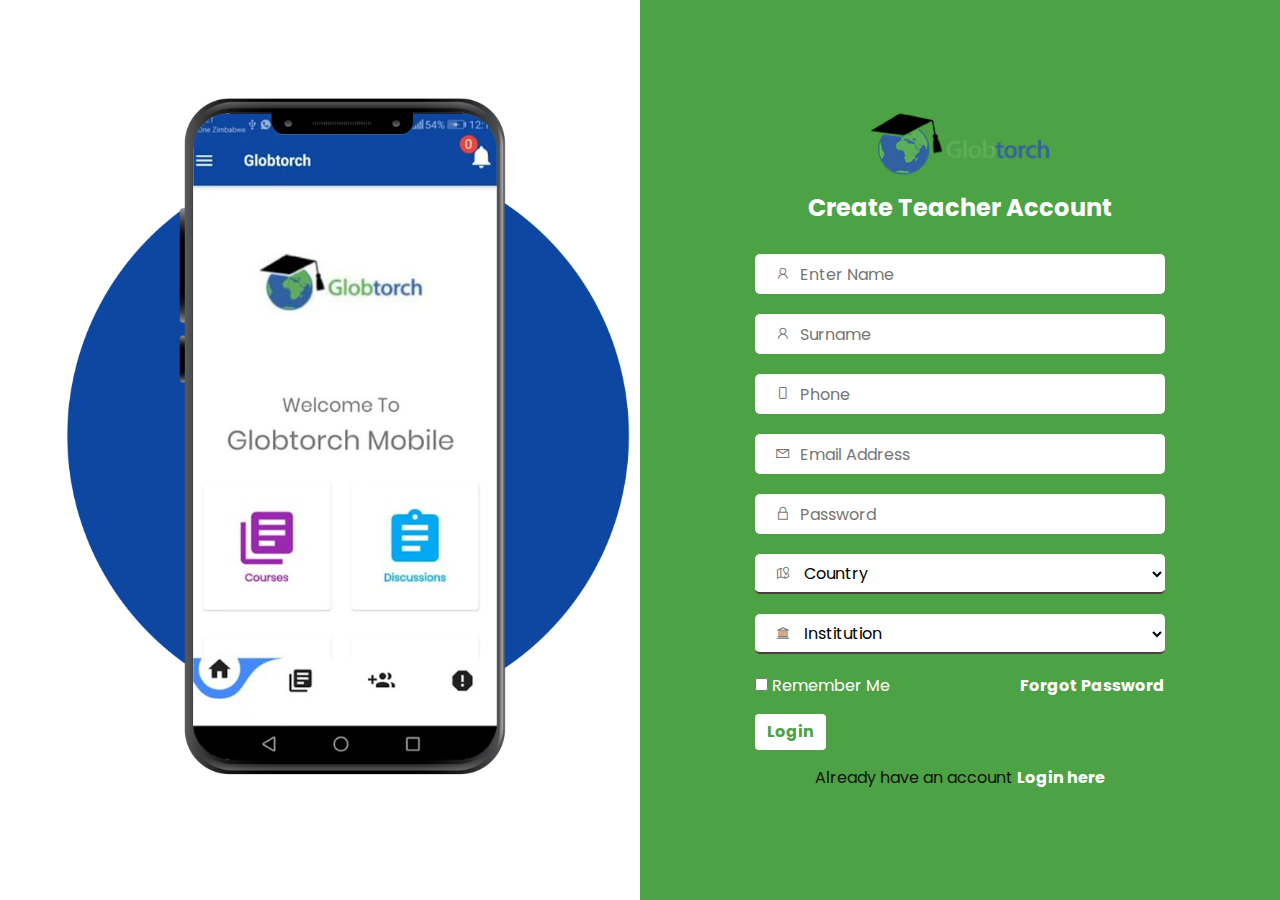
==== accounts/teacher.html @ 31c61de2 "updates" ====
<!DOCTYPE html>
<html lang="en">
<head>
    <meta charset="UTF-8">
    <meta http-equiv="X-UA-Compatible" content="IE=edge">
    <meta name="viewport" content="width=device-width, initial-scale=1.0">
    <title>Document</title>

    <!-- css -->
    <link rel="stylesheet" href="../css/acc.css">
    <!-- bootstrap -->
    <link rel="stylesheet" href="../css/bootstrap.min.css">
    <!-- line awesome icons -->
    <link rel="stylesheet" href="../icons/css/line-awesome.min.css">
</head>
<body>
   
    <div class="container-fluid">
        <div class="row">
            <div class="col-lg-6 col-md-6 d-none d-md-block image-container">

            </div>
            <div class="col-lg-6 col-md-6 form-container">
                <div class="col-lg-8 col-md-12 col-sm-9 col-xs-12 form-box text-center">
                    <div class="logo mb-3">
                        <img src="../img/logo/logo.png" alt="logo">
                    </div>
                    <div class="heading mb-4">
                        <h4>
                           Create Teacher Account
                        </h4>
                    </div>
                    <form action="">
                        <div class="form-input">
                            <span><i class="las la-user"></i></span>
                            <input type="text" placeholder="Enter Name" required>
                        </div>
                        <div class="form-input">
                            <span><i class="las la-user"></i></span>
                            <input type="text" placeholder="Surname" required>
                        </div>
                        <div class="form-input">
                            <span><i class="las la-mobile-alt"></i></span>
                            <input type="number" placeholder="Phone" required>
                        </div>
                        <div class="form-input">
                            <span><i class="las la-envelope"></i></span>
                            <input type="email" placeholder="Email Address" required>
                        </div>

                        <div class="form-input">
                            <span><i class="las la-lock"></i></span>
                            <input type="password" placeholder="Password" required>
                        </div>
                        <div class="form-input">
                            <span><i class="las la-map-marked"></i></span>
                                <select class="custom-select" name="" id="">
                                    <option selected disabled>Country</option>
                                    <option value="">Zimbabwe</option>
                                    <option value=""></option>
                                    <option value=""></option>
                                </select>     
                        </div>
                        <div class="form-input">
                            <span><i class="las la-university"></i></span>
                                <select class="custom-select" name="" id="">
                                    <option selected disabled>Institution</option>
                                    <option value="">Midlands State</option>
                                    <option value=""></option>
                                    <option value=""></option>
                                </select>     
                        </div>
                        <div class="row mb-3">
                            <div class="col-6 d-flex">
                                <div class="custom-control custom-checkbox">
                                    <input type="checkbox" class="custom-control-input" id="cb1">
                                   <label class="text-white custom-control-label">Remember Me</label>
                                </div>
                            </div>
                            <div class="col-6 text-end">
                                <a href="forget.html" class="forget-link">Forgot Password</a>
                            </div>
                        </div>
                        <div class="text-start my-3">
                            <button type="submit" class="btn">Login</button>
                        </div>
                        <div style="color: #111;">
                            Already have an account
                            <a href="login.html" class="register-link">Login here</a>
                        </div>
                    </form>
                </div>
            </div>
        </div>
    </div>
</body>
</html>
---- css/acc.css ----
@import url('https://fonts.googleapis.com/css2?family=Poppins:wght@100;200;300;400;500;600;700;800;900&display=swap');


:root{
    /* colors */
    --blue:  #274c92;
    --green: #4da246;
    --dark: #111;
}

*{
    margin: 0;
    padding: 0;
    box-sizing: border-box;
    font-family: 'Poppins', sans-serif;
}


.image-container{
    background: url("../img/course art/globtoch-2.png") center no-repeat;
    background-size: cover;
    height: 100vh;
}
.form-container{
    background-color: #4ea246;
    display: flex;
    justify-content: center;
}

.form-box{
    display: flex;
    flex-direction: column;
    justify-content: center;
    min-height: 100vh;
}

.form-box h4{
    font-weight: bold;
    color: #fff;
}

.form-box .form-input{
    position: relative;
}

.form-box .form-input input{
    width: 100%;
    height: 40px;
    margin-bottom: 20px;
    border: none;
    border-radius: 5px;
    outline: none;
    background: white;
    padding-left: 45px;
}

.form-box .form-input select{
    width: 100%;
    height: 40px;
    margin-bottom: 20px;
    border: none;
    border-radius: 5px;
    outline: none;
    background: white;
    padding-left: 45px;
}

.form-box .form-input select > option{
    color: red;
}

.form-box .form-input span{
    position: absolute;
    top: 8px;
    padding-left: 20px;
    color: #777;
}

.form-box .form-input span i{
    color: #777;
}

.form-box .form-input input::placeholder{
    padding-left: 0px;
}
.form-box .form-input input:focus,
.form-box .form-input input:valid,
.form-box .form-input select:focus,
.form-box .form-input select:valid{
    border-bottom: 2px solid #48403d ;
}

.form-box input[type="checkbox"]:not(:checked) + label::before{
    background: transparent;
    border: 2px solid #fff;
    width: 15px;
    height: 15px;
}

.form-box .custom-checkbox .custom-control-input:checked ~ 
.custom-control-label::before{
    background-color: var(--dark);
    border: 0px;
}

.forget-link, .register-link{
    color: #fff;
    font-weight: bold;
    text-decoration: none;
    transition: .3s ease-in;
}

.forget-link:hover,
.register-link:hover{
    color: var(--dark);
}

.form-box button[type="submit"]{
    border: none;
    cursor: pointer;
    border-right: 5px;
    background-color: #fff;
    color: var(--green);
    font-weight: bold;
    transition: 0.5s;
}

.form-box button[type="submit"]:hover{
    box-shadow: 0px 9px 10px -2px rgba(0, 0, 0, 0.55);
    -webkit-box-shadow: 0px 9px 10px -2px rgba(0, 0, 0, 0.55);
    -moz-box-shadow: 0px 9px 10px -2px rgba(0, 0, 0, 0.55);
}
---- icons/css/line-awesome.min.css ----
.la,.lab,.lad,.lal,.lar,.las{-moz-osx-font-smoothing:grayscale;-webkit-font-smoothing:antialiased;display:inline-block;font-style:normal;font-variant:normal;text-rendering:auto;line-height:1}.la-lg{font-size:1.33333em;line-height:.75em;vertical-align:-.0667em}.la-xs{font-size:.75em}.la-sm{font-size:.875em}.la-1x{font-size:1em}.la-2x{font-size:2em}.la-3x{font-size:3em}.la-4x{font-size:4em}.la-5x{font-size:5em}.la-6x{font-size:6em}.la-7x{font-size:7em}.la-8x{font-size:8em}.la-9x{font-size:9em}.la-10x{font-size:10em}.la-fw{text-align:center;width:1.25em}.la-ul{list-style-type:none;margin-left:2.5em;padding-left:0}.la-ul>li{position:relative}.la-li{left:-2em;position:absolute;text-align:center;width:2em;line-height:inherit}.la-border{border:solid .08em #eee;border-radius:.1em;padding:.2em .25em .15em}.la-pull-left{float:left}.la-pull-right{float:right}.la.la-pull-left,.lab.la-pull-left,.lal.la-pull-left,.lar.la-pull-left,.las.la-pull-left{margin-right:.3em}.la.la-pull-right,.lab.la-pull-right,.lal.la-pull-right,.lar.la-pull-right,.las.la-pull-right{margin-left:.3em}.la-spin{-webkit-animation:la-spin 2s infinite linear;animation:la-spin 2s infinite linear}.la-pulse{-webkit-animation:la-spin 1s infinite steps(8);animation:la-spin 1s infinite steps(8)}@-webkit-keyframes la-spin{0%{-webkit-transform:rotate(0);transform:rotate(0)}100%{-webkit-transform:rotate(360deg);transform:rotate(360deg)}}@keyframes la-spin{0%{-webkit-transform:rotate(0);transform:rotate(0)}100%{-webkit-transform:rotate(360deg);transform:rotate(360deg)}}.la-rotate-90{-webkit-transform:rotate(90deg);transform:rotate(90deg)}.la-rotate-180{-webkit-transform:rotate(180deg);transform:rotate(180deg)}.la-rotate-270{-webkit-transform:rotate(270deg);transform:rotate(270deg)}.la-flip-horizontal{-webkit-transform:scale(-1,1);transform:scale(-1,1)}.la-flip-vertical{-webkit-transform:scale(1,-1);transform:scale(1,-1)}.la-flip-both,.la-flip-horizontal.la-flip-vertical{-webkit-transform:scale(-1,-1);transform:scale(-1,-1)}:root .la-flip-both,:root .la-flip-horizontal,:root .la-flip-vertical,:root .la-rotate-180,:root .la-rotate-270,:root .la-rotate-90{-webkit-filter:none;filter:none}.la-stack{display:inline-block;height:2em;line-height:2em;position:relative;vertical-align:middle;width:2.5em}.la-stack-1x,.la-stack-2x{left:0;position:absolute;text-align:center;width:100%}.la-stack-1x{line-height:inherit}.la-stack-2x{font-size:2em}.la-inverse{color:#fff}.la-500px:before{content:"\f26e"}.la-accessible-icon:before{content:"\f368"}.la-accusoft:before{content:"\f369"}.la-acquisitions-incorporated:before{content:"\f6af"}.la-ad:before{content:"\f641"}.la-address-book:before{content:"\f2b9"}.la-address-card:before{content:"\f2bb"}.la-adjust:before{content:"\f042"}.la-adn:before{content:"\f170"}.la-adobe:before{content:"\f778"}.la-adversal:before{content:"\f36a"}.la-affiliatetheme:before{content:"\f36b"}.la-air-freshener:before{content:"\f5d0"}.la-airbnb:before{content:"\f834"}.la-algolia:before{content:"\f36c"}.la-align-center:before{content:"\f037"}.la-align-justify:before{content:"\f039"}.la-align-left:before{content:"\f036"}.la-align-right:before{content:"\f038"}.la-alipay:before{content:"\f642"}.la-allergies:before{content:"\f461"}.la-amazon:before{content:"\f270"}.la-amazon-pay:before{content:"\f42c"}.la-ambulance:before{content:"\f0f9"}.la-american-sign-language-interpreting:before{content:"\f2a3"}.la-amilia:before{content:"\f36d"}.la-anchor:before{content:"\f13d"}.la-android:before{content:"\f17b"}.la-angellist:before{content:"\f209"}.la-angle-double-down:before{content:"\f103"}.la-angle-double-left:before{content:"\f100"}.la-angle-double-right:before{content:"\f101"}.la-angle-double-up:before{content:"\f102"}.la-angle-down:before{content:"\f107"}.la-angle-left:before{content:"\f104"}.la-angle-right:before{content:"\f105"}.la-angle-up:before{content:"\f106"}.la-angry:before{content:"\f556"}.la-angrycreative:before{content:"\f36e"}.la-angular:before{content:"\f420"}.la-ankh:before{content:"\f644"}.la-app-store:before{content:"\f36f"}.la-app-store-ios:before{content:"\f370"}.la-apper:before{content:"\f371"}.la-apple:before{content:"\f179"}.la-apple-alt:before{content:"\f5d1"}.la-apple-pay:before{content:"\f415"}.la-archive:before{content:"\f187"}.la-archway:before{content:"\f557"}.la-arrow-alt-circle-down:before{content:"\f358"}.la-arrow-alt-circle-left:before{content:"\f359"}.la-arrow-alt-circle-right:before{content:"\f35a"}.la-arrow-alt-circle-up:before{content:"\f35b"}.la-arrow-circle-down:before{content:"\f0ab"}.la-arrow-circle-left:before{content:"\f0a8"}.la-arrow-circle-right:before{content:"\f0a9"}.la-arrow-circle-up:before{content:"\f0aa"}.la-arrow-down:before{content:"\f063"}.la-arrow-left:before{content:"\f060"}.la-arrow-right:before{content:"\f061"}.la-arrow-up:before{content:"\f062"}.la-arrows-alt:before{content:"\f0b2"}.la-arrows-alt-h:before{content:"\f337"}.la-arrows-alt-v:before{content:"\f338"}.la-artstation:before{content:"\f77a"}.la-assistive-listening-systems:before{content:"\f2a2"}.la-asterisk:before{content:"\f069"}.la-asymmetrik:before{content:"\f372"}.la-at:before{content:"\f1fa"}.la-atlas:before{content:"\f558"}.la-atlassian:before{content:"\f77b"}.la-atom:before{content:"\f5d2"}.la-audible:before{content:"\f373"}.la-audio-description:before{content:"\f29e"}.la-autoprefixer:before{content:"\f41c"}.la-avianex:before{content:"\f374"}.la-aviato:before{content:"\f421"}.la-award:before{content:"\f559"}.la-aws:before{content:"\f375"}.la-baby:before{content:"\f77c"}.la-baby-carriage:before{content:"\f77d"}.la-backspace:before{content:"\f55a"}.la-backward:before{content:"\f04a"}.la-bacon:before{content:"\f7e5"}.la-balance-scale:before{content:"\f24e"}.la-balance-scale-left:before{content:"\f515"}.la-balance-scale-right:before{content:"\f516"}.la-ban:before{content:"\f05e"}.la-band-aid:before{content:"\f462"}.la-bandcamp:before{content:"\f2d5"}.la-barcode:before{content:"\f02a"}.la-bars:before{content:"\f0c9"}.la-baseball-ball:before{content:"\f433"}.la-basketball-ball:before{content:"\f434"}.la-bath:before{content:"\f2cd"}.la-battery-empty:before{content:"\f244"}.la-battery-full:before{content:"\f240"}.la-battery-half:before{content:"\f242"}.la-battery-quarter:before{content:"\f243"}.la-battery-three-quarters:before{content:"\f241"}.la-battle-net:before{content:"\f835"}.la-bed:before{content:"\f236"}.la-beer:before{content:"\f0fc"}.la-behance:before{content:"\f1b4"}.la-behance-square:before{content:"\f1b5"}.la-bell:before{content:"\f0f3"}.la-bell-slash:before{content:"\f1f6"}.la-bezier-curve:before{content:"\f55b"}.la-bible:before{content:"\f647"}.la-bicycle:before{content:"\f206"}.la-biking:before{content:"\f84a"}.la-bimobject:before{content:"\f378"}.la-binoculars:before{content:"\f1e5"}.la-biohazard:before{content:"\f780"}.la-birthday-cake:before{content:"\f1fd"}.la-bitbucket:before{content:"\f171"}.la-bitcoin:before{content:"\f379"}.la-bity:before{content:"\f37a"}.la-black-tie:before{content:"\f27e"}.la-blackberry:before{content:"\f37b"}.la-blender:before{content:"\f517"}.la-blender-phone:before{content:"\f6b6"}.la-blind:before{content:"\f29d"}.la-blog:before{content:"\f781"}.la-blogger:before{content:"\f37c"}.la-blogger-b:before{content:"\f37d"}.la-bluetooth:before{content:"\f293"}.la-bluetooth-b:before{content:"\f294"}.la-bold:before{content:"\f032"}.la-bolt:before{content:"\f0e7"}.la-bomb:before{content:"\f1e2"}.la-bone:before{content:"\f5d7"}.la-bong:before{content:"\f55c"}.la-book:before{content:"\f02d"}.la-book-dead:before{content:"\f6b7"}.la-book-medical:before{content:"\f7e6"}.la-book-open:before{content:"\f518"}.la-book-reader:before{content:"\f5da"}.la-bookmark:before{content:"\f02e"}.la-bootstrap:before{content:"\f836"}.la-border-all:before{content:"\f84c"}.la-border-none:before{content:"\f850"}.la-border-style:before{content:"\f853"}.la-bowling-ball:before{content:"\f436"}.la-box:before{content:"\f466"}.la-box-open:before{content:"\f49e"}.la-boxes:before{content:"\f468"}.la-braille:before{content:"\f2a1"}.la-brain:before{content:"\f5dc"}.la-bread-slice:before{content:"\f7ec"}.la-briefcase:before{content:"\f0b1"}.la-briefcase-medical:before{content:"\f469"}.la-broadcast-tower:before{content:"\f519"}.la-broom:before{content:"\f51a"}.la-brush:before{content:"\f55d"}.la-btc:before{content:"\f15a"}.la-buffer:before{content:"\f837"}.la-bug:before{content:"\f188"}.la-building:before{content:"\f1ad"}.la-bullhorn:before{content:"\f0a1"}.la-bullseye:before{content:"\f140"}.la-burn:before{content:"\f46a"}.la-buromobelexperte:before{content:"\f37f"}.la-bus:before{content:"\f207"}.la-bus-alt:before{content:"\f55e"}.la-business-time:before{content:"\f64a"}.la-buy-n-large:before{content:"\f8a6"}.la-buysellads:before{content:"\f20d"}.la-calculator:before{content:"\f1ec"}.la-calendar:before{content:"\f133"}.la-calendar-alt:before{content:"\f073"}.la-calendar-check:before{content:"\f274"}.la-calendar-day:before{content:"\f783"}.la-calendar-minus:before{content:"\f272"}.la-calendar-plus:before{content:"\f271"}.la-calendar-times:before{content:"\f273"}.la-calendar-week:before{content:"\f784"}.la-camera:before{content:"\f030"}.la-camera-retro:before{content:"\f083"}.la-campground:before{content:"\f6bb"}.la-canadian-maple-leaf:before{content:"\f785"}.la-candy-cane:before{content:"\f786"}.la-cannabis:before{content:"\f55f"}.la-capsules:before{content:"\f46b"}.la-car:before{content:"\f1b9"}.la-car-alt:before{content:"\f5de"}.la-car-battery:before{content:"\f5df"}.la-car-crash:before{content:"\f5e1"}.la-car-side:before{content:"\f5e4"}.la-caret-down:before{content:"\f0d7"}.la-caret-left:before{content:"\f0d9"}.la-caret-right:before{content:"\f0da"}.la-caret-square-down:before{content:"\f150"}.la-caret-square-left:before{content:"\f191"}.la-caret-square-right:before{content:"\f152"}.la-caret-square-up:before{content:"\f151"}.la-caret-up:before{content:"\f0d8"}.la-carrot:before{content:"\f787"}.la-cart-arrow-down:before{content:"\f218"}.la-cart-plus:before{content:"\f217"}.la-cash-register:before{content:"\f788"}.la-cat:before{content:"\f6be"}.la-cc-amazon-pay:before{content:"\f42d"}.la-cc-amex:before{content:"\f1f3"}.la-cc-apple-pay:before{content:"\f416"}.la-cc-diners-club:before{content:"\f24c"}.la-cc-discover:before{content:"\f1f2"}.la-cc-jcb:before{content:"\f24b"}.la-cc-mastercard:before{content:"\f1f1"}.la-cc-paypal:before{content:"\f1f4"}.la-cc-stripe:before{content:"\f1f5"}.la-cc-visa:before{content:"\f1f0"}.la-centercode:before{content:"\f380"}.la-centos:before{content:"\f789"}.la-certificate:before{content:"\f0a3"}.la-chair:before{content:"\f6c0"}.la-chalkboard:before{content:"\f51b"}.la-chalkboard-teacher:before{content:"\f51c"}.la-charging-station:before{content:"\f5e7"}.la-chart-area:before{content:"\f1fe"}.la-chart-bar:before{content:"\f080"}.la-chart-line:before{content:"\f201"}.la-chart-pie:before{content:"\f200"}.la-check:before{content:"\f00c"}.la-check-circle:before{content:"\f058"}.la-check-double:before{content:"\f560"}.la-check-square:before{content:"\f14a"}.la-cheese:before{content:"\f7ef"}.la-chess:before{content:"\f439"}.la-chess-bishop:before{content:"\f43a"}.la-chess-board:before{content:"\f43c"}.la-chess-king:before{content:"\f43f"}.la-chess-knight:before{content:"\f441"}.la-chess-pawn:before{content:"\f443"}.la-chess-queen:before{content:"\f445"}.la-chess-rook:before{content:"\f447"}.la-chevron-circle-down:before{content:"\f13a"}.la-chevron-circle-left:before{content:"\f137"}.la-chevron-circle-right:before{content:"\f138"}.la-chevron-circle-up:before{content:"\f139"}.la-chevron-down:before{content:"\f078"}.la-chevron-left:before{content:"\f053"}.la-chevron-right:before{content:"\f054"}.la-chevron-up:before{content:"\f077"}.la-child:before{content:"\f1ae"}.la-chrome:before{content:"\f268"}.la-chromecast:before{content:"\f838"}.la-church:before{content:"\f51d"}.la-circle:before{content:"\f111"}.la-circle-notch:before{content:"\f1ce"}.la-city:before{content:"\f64f"}.la-clinic-medical:before{content:"\f7f2"}.la-clipboard:before{content:"\f328"}.la-clipboard-check:before{content:"\f46c"}.la-clipboard-list:before{content:"\f46d"}.la-clock:before{content:"\f017"}.la-clone:before{content:"\f24d"}.la-closed-captioning:before{content:"\f20a"}.la-cloud:before{content:"\f0c2"}.la-cloud-download-alt:before{content:"\f381"}.la-cloud-meatball:before{content:"\f73b"}.la-cloud-moon:before{content:"\f6c3"}.la-cloud-moon-rain:before{content:"\f73c"}.la-cloud-rain:before{content:"\f73d"}.la-cloud-showers-heavy:before{content:"\f740"}.la-cloud-sun:before{content:"\f6c4"}.la-cloud-sun-rain:before{content:"\f743"}.la-cloud-upload-alt:before{content:"\f382"}.la-cloudscale:before{content:"\f383"}.la-cloudsmith:before{content:"\f384"}.la-cloudversify:before{content:"\f385"}.la-cocktail:before{content:"\f561"}.la-code:before{content:"\f121"}.la-code-branch:before{content:"\f126"}.la-codepen:before{content:"\f1cb"}.la-codiepie:before{content:"\f284"}.la-coffee:before{content:"\f0f4"}.la-cog:before{content:"\f013"}.la-cogs:before{content:"\f085"}.la-coins:before{content:"\f51e"}.la-columns:before{content:"\f0db"}.la-comment:before{content:"\f075"}.la-comment-alt:before{content:"\f27a"}.la-comment-dollar:before{content:"\f651"}.la-comment-dots:before{content:"\f4ad"}.la-comment-medical:before{content:"\f7f5"}.la-comment-slash:before{content:"\f4b3"}.la-comments:before{content:"\f086"}.la-comments-dollar:before{content:"\f653"}.la-compact-disc:before{content:"\f51f"}.la-compass:before{content:"\f14e"}.la-compress:before{content:"\f066"}.la-compress-arrows-alt:before{content:"\f78c"}.la-concierge-bell:before{content:"\f562"}.la-confluence:before{content:"\f78d"}.la-connectdevelop:before{content:"\f20e"}.la-contao:before{content:"\f26d"}.la-cookie:before{content:"\f563"}.la-cookie-bite:before{content:"\f564"}.la-copy:before{content:"\f0c5"}.la-copyright:before{content:"\f1f9"}.la-cotton-bureau:before{content:"\f89e"}.la-couch:before{content:"\f4b8"}.la-cpanel:before{content:"\f388"}.la-creative-commons:before{content:"\f25e"}.la-creative-commons-by:before{content:"\f4e7"}.la-creative-commons-nc:before{content:"\f4e8"}.la-creative-commons-nc-eu:before{content:"\f4e9"}.la-creative-commons-nc-jp:before{content:"\f4ea"}.la-creative-commons-nd:before{content:"\f4eb"}.la-creative-commons-pd:before{content:"\f4ec"}.la-creative-commons-pd-alt:before{content:"\f4ed"}.la-creative-commons-remix:before{content:"\f4ee"}.la-creative-commons-sa:before{content:"\f4ef"}.la-creative-commons-sampling:before{content:"\f4f0"}.la-creative-commons-sampling-plus:before{content:"\f4f1"}.la-creative-commons-share:before{content:"\f4f2"}.la-creative-commons-zero:before{content:"\f4f3"}.la-credit-card:before{content:"\f09d"}.la-critical-role:before{content:"\f6c9"}.la-crop:before{content:"\f125"}.la-crop-alt:before{content:"\f565"}.la-cross:before{content:"\f654"}.la-crosshairs:before{content:"\f05b"}.la-crow:before{content:"\f520"}.la-crown:before{content:"\f521"}.la-crutch:before{content:"\f7f7"}.la-css3:before{content:"\f13c"}.la-css3-alt:before{content:"\f38b"}.la-cube:before{content:"\f1b2"}.la-cubes:before{content:"\f1b3"}.la-cut:before{content:"\f0c4"}.la-cuttlefish:before{content:"\f38c"}.la-d-and-d:before{content:"\f38d"}.la-d-and-d-beyond:before{content:"\f6ca"}.la-dashcube:before{content:"\f210"}.la-database:before{content:"\f1c0"}.la-deaf:before{content:"\f2a4"}.la-delicious:before{content:"\f1a5"}.la-democrat:before{content:"\f747"}.la-deploydog:before{content:"\f38e"}.la-deskpro:before{content:"\f38f"}.la-desktop:before{content:"\f108"}.la-dev:before{content:"\f6cc"}.la-deviantart:before{content:"\f1bd"}.la-dharmachakra:before{content:"\f655"}.la-dhl:before{content:"\f790"}.la-diagnoses:before{content:"\f470"}.la-diaspora:before{content:"\f791"}.la-dice:before{content:"\f522"}.la-dice-d20:before{content:"\f6cf"}.la-dice-d6:before{content:"\f6d1"}.la-dice-five:before{content:"\f523"}.la-dice-four:before{content:"\f524"}.la-dice-one:before{content:"\f525"}.la-dice-six:before{content:"\f526"}.la-dice-three:before{content:"\f527"}.la-dice-two:before{content:"\f528"}.la-digg:before{content:"\f1a6"}.la-digital-ocean:before{content:"\f391"}.la-digital-tachograph:before{content:"\f566"}.la-directions:before{content:"\f5eb"}.la-discord:before{content:"\f392"}.la-discourse:before{content:"\f393"}.la-divide:before{content:"\f529"}.la-dizzy:before{content:"\f567"}.la-dna:before{content:"\f471"}.la-dochub:before{content:"\f394"}.la-docker:before{content:"\f395"}.la-dog:before{content:"\f6d3"}.la-dollar-sign:before{content:"\f155"}.la-dolly:before{content:"\f472"}.la-dolly-flatbed:before{content:"\f474"}.la-donate:before{content:"\f4b9"}.la-door-closed:before{content:"\f52a"}.la-door-open:before{content:"\f52b"}.la-dot-circle:before{content:"\f192"}.la-dove:before{content:"\f4ba"}.la-download:before{content:"\f019"}.la-draft2digital:before{content:"\f396"}.la-drafting-compass:before{content:"\f568"}.la-dragon:before{content:"\f6d5"}.la-draw-polygon:before{content:"\f5ee"}.la-dribbble:before{content:"\f17d"}.la-dribbble-square:before{content:"\f397"}.la-dropbox:before{content:"\f16b"}.la-drum:before{content:"\f569"}.la-drum-steelpan:before{content:"\f56a"}.la-drumstick-bite:before{content:"\f6d7"}.la-drupal:before{content:"\f1a9"}.la-dumbbell:before{content:"\f44b"}.la-dumpster:before{content:"\f793"}.la-dumpster-fire:before{content:"\f794"}.la-dungeon:before{content:"\f6d9"}.la-dyalog:before{content:"\f399"}.la-earlybirds:before{content:"\f39a"}.la-ebay:before{content:"\f4f4"}.la-edge:before{content:"\f282"}.la-edit:before{content:"\f044"}.la-egg:before{content:"\f7fb"}.la-eject:before{content:"\f052"}.la-elementor:before{content:"\f430"}.la-ellipsis-h:before{content:"\f141"}.la-ellipsis-v:before{content:"\f142"}.la-ello:before{content:"\f5f1"}.la-ember:before{content:"\f423"}.la-empire:before{content:"\f1d1"}.la-envelope:before{content:"\f0e0"}.la-envelope-open:before{content:"\f2b6"}.la-envelope-open-text:before{content:"\f658"}.la-envelope-square:before{content:"\f199"}.la-envira:before{content:"\f299"}.la-equals:before{content:"\f52c"}.la-eraser:before{content:"\f12d"}.la-erlang:before{content:"\f39d"}.la-ethereum:before{content:"\f42e"}.la-ethernet:before{content:"\f796"}.la-etsy:before{content:"\f2d7"}.la-euro-sign:before{content:"\f153"}.la-evernote:before{content:"\f839"}.la-exchange-alt:before{content:"\f362"}.la-exclamation:before{content:"\f12a"}.la-exclamation-circle:before{content:"\f06a"}.la-exclamation-triangle:before{content:"\f071"}.la-expand:before{content:"\f065"}.la-expand-arrows-alt:before{content:"\f31e"}.la-expeditedssl:before{content:"\f23e"}.la-external-link-alt:before{content:"\f35d"}.la-external-link-square-alt:before{content:"\f360"}.la-eye:before{content:"\f06e"}.la-eye-dropper:before{content:"\f1fb"}.la-eye-slash:before{content:"\f070"}.la-facebook:before{content:"\f09a"}.la-facebook-f:before{content:"\f39e"}.la-facebook-messenger:before{content:"\f39f"}.la-facebook-square:before{content:"\f082"}.la-fan:before{content:"\f863"}.la-fantasy-flight-games:before{content:"\f6dc"}.la-fast-backward:before{content:"\f049"}.la-fast-forward:before{content:"\f050"}.la-fax:before{content:"\f1ac"}.la-feather:before{content:"\f52d"}.la-feather-alt:before{content:"\f56b"}.la-fedex:before{content:"\f797"}.la-fedora:before{content:"\f798"}.la-female:before{content:"\f182"}.la-fighter-jet:before{content:"\f0fb"}.la-figma:before{content:"\f799"}.la-file:before{content:"\f15b"}.la-file-alt:before{content:"\f15c"}.la-file-archive:before{content:"\f1c6"}.la-file-audio:before{content:"\f1c7"}.la-file-code:before{content:"\f1c9"}.la-file-contract:before{content:"\f56c"}.la-file-csv:before{content:"\f6dd"}.la-file-download:before{content:"\f56d"}.la-file-excel:before{content:"\f1c3"}.la-file-export:before{content:"\f56e"}.la-file-image:before{content:"\f1c5"}.la-file-import:before{content:"\f56f"}.la-file-invoice:before{content:"\f570"}.la-file-invoice-dollar:before{content:"\f571"}.la-file-medical:before{content:"\f477"}.la-file-medical-alt:before{content:"\f478"}.la-file-pdf:before{content:"\f1c1"}.la-file-powerpoint:before{content:"\f1c4"}.la-file-prescription:before{content:"\f572"}.la-file-signature:before{content:"\f573"}.la-file-upload:before{content:"\f574"}.la-file-video:before{content:"\f1c8"}.la-file-word:before{content:"\f1c2"}.la-fill:before{content:"\f575"}.la-fill-drip:before{content:"\f576"}.la-film:before{content:"\f008"}.la-filter:before{content:"\f0b0"}.la-fingerprint:before{content:"\f577"}.la-fire:before{content:"\f06d"}.la-fire-alt:before{content:"\f7e4"}.la-fire-extinguisher:before{content:"\f134"}.la-firefox:before{content:"\f269"}.la-first-aid:before{content:"\f479"}.la-first-order:before{content:"\f2b0"}.la-first-order-alt:before{content:"\f50a"}.la-firstdraft:before{content:"\f3a1"}.la-fish:before{content:"\f578"}.la-fist-raised:before{content:"\f6de"}.la-flag:before{content:"\f024"}.la-flag-checkered:before{content:"\f11e"}.la-flag-usa:before{content:"\f74d"}.la-flask:before{content:"\f0c3"}.la-flickr:before{content:"\f16e"}.la-flipboard:before{content:"\f44d"}.la-flushed:before{content:"\f579"}.la-fly:before{content:"\f417"}.la-folder:before{content:"\f07b"}.la-folder-minus:before{content:"\f65d"}.la-folder-open:before{content:"\f07c"}.la-folder-plus:before{content:"\f65e"}.la-font:before{content:"\f031"}.la-font-awesome:before{content:"\f2b4"}.la-font-awesome-alt:before{content:"\f35c"}.la-font-awesome-flag:before{content:"\f425"}.la-font-awesome-logo-full:before{content:"\f4e6"}.la-fonticons:before{content:"\f280"}.la-fonticons-fi:before{content:"\f3a2"}.la-football-ball:before{content:"\f44e"}.la-fort-awesome:before{content:"\f286"}.la-fort-awesome-alt:before{content:"\f3a3"}.la-forumbee:before{content:"\f211"}.la-forward:before{content:"\f04e"}.la-foursquare:before{content:"\f180"}.la-free-code-camp:before{content:"\f2c5"}.la-freebsd:before{content:"\f3a4"}.la-frog:before{content:"\f52e"}.la-frown:before{content:"\f119"}.la-frown-open:before{content:"\f57a"}.la-fulcrum:before{content:"\f50b"}.la-funnel-dollar:before{content:"\f662"}.la-futbol:before{content:"\f1e3"}.la-galactic-republic:before{content:"\f50c"}.la-galactic-senate:before{content:"\f50d"}.la-gamepad:before{content:"\f11b"}.la-gas-pump:before{content:"\f52f"}.la-gavel:before{content:"\f0e3"}.la-gem:before{content:"\f3a5"}.la-genderless:before{content:"\f22d"}.la-get-pocket:before{content:"\f265"}.la-gg:before{content:"\f260"}.la-gg-circle:before{content:"\f261"}.la-ghost:before{content:"\f6e2"}.la-gift:before{content:"\f06b"}.la-gifts:before{content:"\f79c"}.la-git:before{content:"\f1d3"}.la-git-alt:before{content:"\f841"}.la-git-square:before{content:"\f1d2"}.la-github:before{content:"\f09b"}.la-github-alt:before{content:"\f113"}.la-github-square:before{content:"\f092"}.la-gitkraken:before{content:"\f3a6"}.la-gitlab:before{content:"\f296"}.la-gitter:before{content:"\f426"}.la-glass-cheers:before{content:"\f79f"}.la-glass-martini:before{content:"\f000"}.la-glass-martini-alt:before{content:"\f57b"}.la-glass-whiskey:before{content:"\f7a0"}.la-glasses:before{content:"\f530"}.la-glide:before{content:"\f2a5"}.la-glide-g:before{content:"\f2a6"}.la-globe:before{content:"\f0ac"}.la-globe-africa:before{content:"\f57c"}.la-globe-americas:before{content:"\f57d"}.la-globe-asia:before{content:"\f57e"}.la-globe-europe:before{content:"\f7a2"}.la-gofore:before{content:"\f3a7"}.la-golf-ball:before{content:"\f450"}.la-goodreads:before{content:"\f3a8"}.la-goodreads-g:before{content:"\f3a9"}.la-google:before{content:"\f1a0"}.la-google-drive:before{content:"\f3aa"}.la-google-play:before{content:"\f3ab"}.la-google-plus:before{content:"\f2b3"}.la-google-plus-g:before{content:"\f0d5"}.la-google-plus-square:before{content:"\f0d4"}.la-google-wallet:before{content:"\f1ee"}.la-gopuram:before{content:"\f664"}.la-graduation-cap:before{content:"\f19d"}.la-gratipay:before{content:"\f184"}.la-grav:before{content:"\f2d6"}.la-greater-than:before{content:"\f531"}.la-greater-than-equal:before{content:"\f532"}.la-grimace:before{content:"\f57f"}.la-grin:before{content:"\f580"}.la-grin-alt:before{content:"\f581"}.la-grin-beam:before{content:"\f582"}.la-grin-beam-sweat:before{content:"\f583"}.la-grin-hearts:before{content:"\f584"}.la-grin-squint:before{content:"\f585"}.la-grin-squint-tears:before{content:"\f586"}.la-grin-stars:before{content:"\f587"}.la-grin-tears:before{content:"\f588"}.la-grin-tongue:before{content:"\f589"}.la-grin-tongue-squint:before{content:"\f58a"}.la-grin-tongue-wink:before{content:"\f58b"}.la-grin-wink:before{content:"\f58c"}.la-grip-horizontal:before{content:"\f58d"}.la-grip-lines:before{content:"\f7a4"}.la-grip-lines-vertical:before{content:"\f7a5"}.la-grip-vertical:before{content:"\f58e"}.la-gripfire:before{content:"\f3ac"}.la-grunt:before{content:"\f3ad"}.la-guitar:before{content:"\f7a6"}.la-gulp:before{content:"\f3ae"}.la-h-square:before{content:"\f0fd"}.la-hacker-news:before{content:"\f1d4"}.la-hacker-news-square:before{content:"\f3af"}.la-hackerrank:before{content:"\f5f7"}.la-hamburger:before{content:"\f805"}.la-hammer:before{content:"\f6e3"}.la-hamsa:before{content:"\f665"}.la-hand-holding:before{content:"\f4bd"}.la-hand-holding-heart:before{content:"\f4be"}.la-hand-holding-usd:before{content:"\f4c0"}.la-hand-lizard:before{content:"\f258"}.la-hand-middle-finger:before{content:"\f806"}.la-hand-paper:before{content:"\f256"}.la-hand-peace:before{content:"\f25b"}.la-hand-point-down:before{content:"\f0a7"}.la-hand-point-left:before{content:"\f0a5"}.la-hand-point-right:before{content:"\f0a4"}.la-hand-point-up:before{content:"\f0a6"}.la-hand-pointer:before{content:"\f25a"}.la-hand-rock:before{content:"\f255"}.la-hand-scissors:before{content:"\f257"}.la-hand-spock:before{content:"\f259"}.la-hands:before{content:"\f4c2"}.la-hands-helping:before{content:"\f4c4"}.la-handshake:before{content:"\f2b5"}.la-hanukiah:before{content:"\f6e6"}.la-hard-hat:before{content:"\f807"}.la-hashtag:before{content:"\f292"}.la-hat-cowboy:before{content:"\f8c0"}.la-hat-cowboy-side:before{content:"\f8c1"}.la-hat-wizard:before{content:"\f6e8"}.la-haykal:before{content:"\f666"}.la-hdd:before{content:"\f0a0"}.la-heading:before{content:"\f1dc"}.la-headphones:before{content:"\f025"}.la-headphones-alt:before{content:"\f58f"}.la-headset:before{content:"\f590"}.la-heart:before{content:"\f004"}.la-heart-broken:before{content:"\f7a9"}.la-heartbeat:before{content:"\f21e"}.la-helicopter:before{content:"\f533"}.la-highlighter:before{content:"\f591"}.la-hiking:before{content:"\f6ec"}.la-hippo:before{content:"\f6ed"}.la-hips:before{content:"\f452"}.la-hire-a-helper:before{content:"\f3b0"}.la-history:before{content:"\f1da"}.la-hockey-puck:before{content:"\f453"}.la-holly-berry:before{content:"\f7aa"}.la-home:before{content:"\f015"}.la-hooli:before{content:"\f427"}.la-hornbill:before{content:"\f592"}.la-horse:before{content:"\f6f0"}.la-horse-head:before{content:"\f7ab"}.la-hospital:before{content:"\f0f8"}.la-hospital-alt:before{content:"\f47d"}.la-hospital-symbol:before{content:"\f47e"}.la-hot-tub:before{content:"\f593"}.la-hotdog:before{content:"\f80f"}.la-hotel:before{content:"\f594"}.la-hotjar:before{content:"\f3b1"}.la-hourglass:before{content:"\f254"}.la-hourglass-end:before{content:"\f253"}.la-hourglass-half:before{content:"\f252"}.la-hourglass-start:before{content:"\f251"}.la-house-damage:before{content:"\f6f1"}.la-houzz:before{content:"\f27c"}.la-hryvnia:before{content:"\f6f2"}.la-html5:before{content:"\f13b"}.la-hubspot:before{content:"\f3b2"}.la-i-cursor:before{content:"\f246"}.la-ice-cream:before{content:"\f810"}.la-icicles:before{content:"\f7ad"}.la-icons:before{content:"\f86d"}.la-id-badge:before{content:"\f2c1"}.la-id-card:before{content:"\f2c2"}.la-id-card-alt:before{content:"\f47f"}.la-igloo:before{content:"\f7ae"}.la-image:before{content:"\f03e"}.la-images:before{content:"\f302"}.la-imdb:before{content:"\f2d8"}.la-inbox:before{content:"\f01c"}.la-indent:before{content:"\f03c"}.la-industry:before{content:"\f275"}.la-infinity:before{content:"\f534"}.la-info:before{content:"\f129"}.la-info-circle:before{content:"\f05a"}.la-instagram:before{content:"\f16d"}.la-intercom:before{content:"\f7af"}.la-internet-explorer:before{content:"\f26b"}.la-invision:before{content:"\f7b0"}.la-ioxhost:before{content:"\f208"}.la-italic:before{content:"\f033"}.la-itch-io:before{content:"\f83a"}.la-itunes:before{content:"\f3b4"}.la-itunes-note:before{content:"\f3b5"}.la-java:before{content:"\f4e4"}.la-jedi:before{content:"\f669"}.la-jedi-order:before{content:"\f50e"}.la-jenkins:before{content:"\f3b6"}.la-jira:before{content:"\f7b1"}.la-joget:before{content:"\f3b7"}.la-joint:before{content:"\f595"}.la-joomla:before{content:"\f1aa"}.la-journal-whills:before{content:"\f66a"}.la-js:before{content:"\f3b8"}.la-js-square:before{content:"\f3b9"}.la-jsfiddle:before{content:"\f1cc"}.la-kaaba:before{content:"\f66b"}.la-kaggle:before{content:"\f5fa"}.la-key:before{content:"\f084"}.la-keybase:before{content:"\f4f5"}.la-keyboard:before{content:"\f11c"}.la-keycdn:before{content:"\f3ba"}.la-khanda:before{content:"\f66d"}.la-kickstarter:before{content:"\f3bb"}.la-kickstarter-k:before{content:"\f3bc"}.la-kiss:before{content:"\f596"}.la-kiss-beam:before{content:"\f597"}.la-kiss-wink-heart:before{content:"\f598"}.la-kiwi-bird:before{content:"\f535"}.la-korvue:before{content:"\f42f"}.la-landmark:before{content:"\f66f"}.la-language:before{content:"\f1ab"}.la-laptop:before{content:"\f109"}.la-laptop-code:before{content:"\f5fc"}.la-laptop-medical:before{content:"\f812"}.la-laravel:before{content:"\f3bd"}.la-lastfm:before{content:"\f202"}.la-lastfm-square:before{content:"\f203"}.la-laugh:before{content:"\f599"}.la-laugh-beam:before{content:"\f59a"}.la-laugh-squint:before{content:"\f59b"}.la-laugh-wink:before{content:"\f59c"}.la-layer-group:before{content:"\f5fd"}.la-leaf:before{content:"\f06c"}.la-leanpub:before{content:"\f212"}.la-lemon:before{content:"\f094"}.la-less:before{content:"\f41d"}.la-less-than:before{content:"\f536"}.la-less-than-equal:before{content:"\f537"}.la-level-down-alt:before{content:"\f3be"}.la-level-up-alt:before{content:"\f3bf"}.la-life-ring:before{content:"\f1cd"}.la-lightbulb:before{content:"\f0eb"}.la-line:before{content:"\f3c0"}.la-link:before{content:"\f0c1"}.la-linkedin:before{content:"\f08c"}.la-linkedin-in:before{content:"\f0e1"}.la-linode:before{content:"\f2b8"}.la-linux:before{content:"\f17c"}.la-lira-sign:before{content:"\f195"}.la-list:before{content:"\f03a"}.la-list-alt:before{content:"\f022"}.la-list-ol:before{content:"\f0cb"}.la-list-ul:before{content:"\f0ca"}.la-location-arrow:before{content:"\f124"}.la-lock:before{content:"\f023"}.la-lock-open:before{content:"\f3c1"}.la-long-arrow-alt-down:before{content:"\f309"}.la-long-arrow-alt-left:before{content:"\f30a"}.la-long-arrow-alt-right:before{content:"\f30b"}.la-long-arrow-alt-up:before{content:"\f30c"}.la-low-vision:before{content:"\f2a8"}.la-luggage-cart:before{content:"\f59d"}.la-lyft:before{content:"\f3c3"}.la-magento:before{content:"\f3c4"}.la-magic:before{content:"\f0d0"}.la-magnet:before{content:"\f076"}.la-mail-bulk:before{content:"\f674"}.la-mailchimp:before{content:"\f59e"}.la-male:before{content:"\f183"}.la-mandalorian:before{content:"\f50f"}.la-map:before{content:"\f279"}.la-map-marked:before{content:"\f59f"}.la-map-marked-alt:before{content:"\f5a0"}.la-map-marker:before{content:"\f041"}.la-map-marker-alt:before{content:"\f3c5"}.la-map-pin:before{content:"\f276"}.la-map-signs:before{content:"\f277"}.la-markdown:before{content:"\f60f"}.la-marker:before{content:"\f5a1"}.la-mars:before{content:"\f222"}.la-mars-double:before{content:"\f227"}.la-mars-stroke:before{content:"\f229"}.la-mars-stroke-h:before{content:"\f22b"}.la-mars-stroke-v:before{content:"\f22a"}.la-mask:before{content:"\f6fa"}.la-mastodon:before{content:"\f4f6"}.la-maxcdn:before{content:"\f136"}.la-mdb:before{content:"\f8ca"}.la-medal:before{content:"\f5a2"}.la-medapps:before{content:"\f3c6"}.la-medium:before{content:"\f23a"}.la-medium-m:before{content:"\f3c7"}.la-medkit:before{content:"\f0fa"}.la-medrt:before{content:"\f3c8"}.la-meetup:before{content:"\f2e0"}.la-megaport:before{content:"\f5a3"}.la-meh:before{content:"\f11a"}.la-meh-blank:before{content:"\f5a4"}.la-meh-rolling-eyes:before{content:"\f5a5"}.la-memory:before{content:"\f538"}.la-mendeley:before{content:"\f7b3"}.la-menorah:before{content:"\f676"}.la-mercury:before{content:"\f223"}.la-meteor:before{content:"\f753"}.la-microchip:before{content:"\f2db"}.la-microphone:before{content:"\f130"}.la-microphone-alt:before{content:"\f3c9"}.la-microphone-alt-slash:before{content:"\f539"}.la-microphone-slash:before{content:"\f131"}.la-microscope:before{content:"\f610"}.la-microsoft:before{content:"\f3ca"}.la-minus:before{content:"\f068"}.la-minus-circle:before{content:"\f056"}.la-minus-square:before{content:"\f146"}.la-mitten:before{content:"\f7b5"}.la-mix:before{content:"\f3cb"}.la-mixcloud:before{content:"\f289"}.la-mizuni:before{content:"\f3cc"}.la-mobile:before{content:"\f10b"}.la-mobile-alt:before{content:"\f3cd"}.la-modx:before{content:"\f285"}.la-monero:before{content:"\f3d0"}.la-money-bill:before{content:"\f0d6"}.la-money-bill-alt:before{content:"\f3d1"}.la-money-bill-wave:before{content:"\f53a"}.la-money-bill-wave-alt:before{content:"\f53b"}.la-money-check:before{content:"\f53c"}.la-money-check-alt:before{content:"\f53d"}.la-monument:before{content:"\f5a6"}.la-moon:before{content:"\f186"}.la-mortar-pestle:before{content:"\f5a7"}.la-mosque:before{content:"\f678"}.la-motorcycle:before{content:"\f21c"}.la-mountain:before{content:"\f6fc"}.la-mouse:before{content:"\f8cc"}.la-mouse-pointer:before{content:"\f245"}.la-mug-hot:before{content:"\f7b6"}.la-music:before{content:"\f001"}.la-napster:before{content:"\f3d2"}.la-neos:before{content:"\f612"}.la-network-wired:before{content:"\f6ff"}.la-neuter:before{content:"\f22c"}.la-newspaper:before{content:"\f1ea"}.la-nimblr:before{content:"\f5a8"}.la-node:before{content:"\f419"}.la-node-js:before{content:"\f3d3"}.la-not-equal:before{content:"\f53e"}.la-notes-medical:before{content:"\f481"}.la-npm:before{content:"\f3d4"}.la-ns8:before{content:"\f3d5"}.la-nutritionix:before{content:"\f3d6"}.la-object-group:before{content:"\f247"}.la-object-ungroup:before{content:"\f248"}.la-odnoklassniki:before{content:"\f263"}.la-odnoklassniki-square:before{content:"\f264"}.la-oil-can:before{content:"\f613"}.la-old-republic:before{content:"\f510"}.la-om:before{content:"\f679"}.la-opencart:before{content:"\f23d"}.la-openid:before{content:"\f19b"}.la-opera:before{content:"\f26a"}.la-optin-monster:before{content:"\f23c"}.la-orcid:before{content:"\f8d2"}.la-osi:before{content:"\f41a"}.la-otter:before{content:"\f700"}.la-outdent:before{content:"\f03b"}.la-page4:before{content:"\f3d7"}.la-pagelines:before{content:"\f18c"}.la-pager:before{content:"\f815"}.la-paint-brush:before{content:"\f1fc"}.la-paint-roller:before{content:"\f5aa"}.la-palette:before{content:"\f53f"}.la-palfed:before{content:"\f3d8"}.la-pallet:before{content:"\f482"}.la-paper-plane:before{content:"\f1d8"}.la-paperclip:before{content:"\f0c6"}.la-parachute-box:before{content:"\f4cd"}.la-paragraph:before{content:"\f1dd"}.la-parking:before{content:"\f540"}.la-passport:before{content:"\f5ab"}.la-pastafarianism:before{content:"\f67b"}.la-paste:before{content:"\f0ea"}.la-patreon:before{content:"\f3d9"}.la-pause:before{content:"\f04c"}.la-pause-circle:before{content:"\f28b"}.la-paw:before{content:"\f1b0"}.la-paypal:before{content:"\f1ed"}.la-peace:before{content:"\f67c"}.la-pen:before{content:"\f304"}.la-pen-alt:before{content:"\f305"}.la-pen-fancy:before{content:"\f5ac"}.la-pen-nib:before{content:"\f5ad"}.la-pen-square:before{content:"\f14b"}.la-pencil-alt:before{content:"\f303"}.la-pencil-ruler:before{content:"\f5ae"}.la-penny-arcade:before{content:"\f704"}.la-people-carry:before{content:"\f4ce"}.la-pepper-hot:before{content:"\f816"}.la-percent:before{content:"\f295"}.la-percentage:before{content:"\f541"}.la-periscope:before{content:"\f3da"}.la-person-booth:before{content:"\f756"}.la-phabricator:before{content:"\f3db"}.la-phoenix-framework:before{content:"\f3dc"}.la-phoenix-squadron:before{content:"\f511"}.la-phone:before{content:"\f095"}.la-phone-alt:before{content:"\f879"}.la-phone-slash:before{content:"\f3dd"}.la-phone-square:before{content:"\f098"}.la-phone-square-alt:before{content:"\f87b"}.la-phone-volume:before{content:"\f2a0"}.la-photo-video:before{content:"\f87c"}.la-php:before{content:"\f457"}.la-pied-piper:before{content:"\f2ae"}.la-pied-piper-alt:before{content:"\f1a8"}.la-pied-piper-hat:before{content:"\f4e5"}.la-pied-piper-pp:before{content:"\f1a7"}.la-piggy-bank:before{content:"\f4d3"}.la-pills:before{content:"\f484"}.la-pinterest:before{content:"\f0d2"}.la-pinterest-p:before{content:"\f231"}.la-pinterest-square:before{content:"\f0d3"}.la-pizza-slice:before{content:"\f818"}.la-place-of-worship:before{content:"\f67f"}.la-plane:before{content:"\f072"}.la-plane-arrival:before{content:"\f5af"}.la-plane-departure:before{content:"\f5b0"}.la-play:before{content:"\f04b"}.la-play-circle:before{content:"\f144"}.la-playstation:before{content:"\f3df"}.la-plug:before{content:"\f1e6"}.la-plus:before{content:"\f067"}.la-plus-circle:before{content:"\f055"}.la-plus-square:before{content:"\f0fe"}.la-podcast:before{content:"\f2ce"}.la-poll:before{content:"\f681"}.la-poll-h:before{content:"\f682"}.la-poo:before{content:"\f2fe"}.la-poo-storm:before{content:"\f75a"}.la-poop:before{content:"\f619"}.la-portrait:before{content:"\f3e0"}.la-pound-sign:before{content:"\f154"}.la-power-off:before{content:"\f011"}.la-pray:before{content:"\f683"}.la-praying-hands:before{content:"\f684"}.la-prescription:before{content:"\f5b1"}.la-prescription-bottle:before{content:"\f485"}.la-prescription-bottle-alt:before{content:"\f486"}.la-print:before{content:"\f02f"}.la-procedures:before{content:"\f487"}.la-product-hunt:before{content:"\f288"}.la-project-diagram:before{content:"\f542"}.la-pushed:before{content:"\f3e1"}.la-puzzle-piece:before{content:"\f12e"}.la-python:before{content:"\f3e2"}.la-qq:before{content:"\f1d6"}.la-qrcode:before{content:"\f029"}.la-question:before{content:"\f128"}.la-question-circle:before{content:"\f059"}.la-quidditch:before{content:"\f458"}.la-quinscape:before{content:"\f459"}.la-quora:before{content:"\f2c4"}.la-quote-left:before{content:"\f10d"}.la-quote-right:before{content:"\f10e"}.la-quran:before{content:"\f687"}.la-r-project:before{content:"\f4f7"}.la-radiation:before{content:"\f7b9"}.la-radiation-alt:before{content:"\f7ba"}.la-rainbow:before{content:"\f75b"}.la-random:before{content:"\f074"}.la-raspberry-pi:before{content:"\f7bb"}.la-ravelry:before{content:"\f2d9"}.la-react:before{content:"\f41b"}.la-reacteurope:before{content:"\f75d"}.la-readme:before{content:"\f4d5"}.la-rebel:before{content:"\f1d0"}.la-receipt:before{content:"\f543"}.la-record-vinyl:before{content:"\f8d9"}.la-recycle:before{content:"\f1b8"}.la-red-river:before{content:"\f3e3"}.la-reddit:before{content:"\f1a1"}.la-reddit-alien:before{content:"\f281"}.la-reddit-square:before{content:"\f1a2"}.la-redhat:before{content:"\f7bc"}.la-redo:before{content:"\f01e"}.la-redo-alt:before{content:"\f2f9"}.la-registered:before{content:"\f25d"}.la-remove-format:before{content:"\f87d"}.la-renren:before{content:"\f18b"}.la-reply:before{content:"\f3e5"}.la-reply-all:before{content:"\f122"}.la-replyd:before{content:"\f3e6"}.la-republican:before{content:"\f75e"}.la-researchgate:before{content:"\f4f8"}.la-resolving:before{content:"\f3e7"}.la-restroom:before{content:"\f7bd"}.la-retweet:before{content:"\f079"}.la-rev:before{content:"\f5b2"}.la-ribbon:before{content:"\f4d6"}.la-ring:before{content:"\f70b"}.la-road:before{content:"\f018"}.la-robot:before{content:"\f544"}.la-rocket:before{content:"\f135"}.la-rocketchat:before{content:"\f3e8"}.la-rockrms:before{content:"\f3e9"}.la-route:before{content:"\f4d7"}.la-rss:before{content:"\f09e"}.la-rss-square:before{content:"\f143"}.la-ruble-sign:before{content:"\f158"}.la-ruler:before{content:"\f545"}.la-ruler-combined:before{content:"\f546"}.la-ruler-horizontal:before{content:"\f547"}.la-ruler-vertical:before{content:"\f548"}.la-running:before{content:"\f70c"}.la-rupee-sign:before{content:"\f156"}.la-sad-cry:before{content:"\f5b3"}.la-sad-tear:before{content:"\f5b4"}.la-safari:before{content:"\f267"}.la-salesforce:before{content:"\f83b"}.la-sass:before{content:"\f41e"}.la-satellite:before{content:"\f7bf"}.la-satellite-dish:before{content:"\f7c0"}.la-save:before{content:"\f0c7"}.la-schlix:before{content:"\f3ea"}.la-school:before{content:"\f549"}.la-screwdriver:before{content:"\f54a"}.la-scribd:before{content:"\f28a"}.la-scroll:before{content:"\f70e"}.la-sd-card:before{content:"\f7c2"}.la-search:before{content:"\f002"}.la-search-dollar:before{content:"\f688"}.la-search-location:before{content:"\f689"}.la-search-minus:before{content:"\f010"}.la-search-plus:before{content:"\f00e"}.la-searchengin:before{content:"\f3eb"}.la-seedling:before{content:"\f4d8"}.la-sellcast:before{content:"\f2da"}.la-sellsy:before{content:"\f213"}.la-server:before{content:"\f233"}.la-servicestack:before{content:"\f3ec"}.la-shapes:before{content:"\f61f"}.la-share:before{content:"\f064"}.la-share-alt:before{content:"\f1e0"}.la-share-alt-square:before{content:"\f1e1"}.la-share-square:before{content:"\f14d"}.la-shekel-sign:before{content:"\f20b"}.la-shield-alt:before{content:"\f3ed"}.la-ship:before{content:"\f21a"}.la-shipping-fast:before{content:"\f48b"}.la-shirtsinbulk:before{content:"\f214"}.la-shoe-prints:before{content:"\f54b"}.la-shopping-bag:before{content:"\f290"}.la-shopping-basket:before{content:"\f291"}.la-shopping-cart:before{content:"\f07a"}.la-shopware:before{content:"\f5b5"}.la-shower:before{content:"\f2cc"}.la-shuttle-van:before{content:"\f5b6"}.la-sign:before{content:"\f4d9"}.la-sign-in-alt:before{content:"\f2f6"}.la-sign-language:before{content:"\f2a7"}.la-sign-out-alt:before{content:"\f2f5"}.la-signal:before{content:"\f012"}.la-signature:before{content:"\f5b7"}.la-sim-card:before{content:"\f7c4"}.la-simplybuilt:before{content:"\f215"}.la-sistrix:before{content:"\f3ee"}.la-sitemap:before{content:"\f0e8"}.la-sith:before{content:"\f512"}.la-skating:before{content:"\f7c5"}.la-sketch:before{content:"\f7c6"}.la-skiing:before{content:"\f7c9"}.la-skiing-nordic:before{content:"\f7ca"}.la-skull:before{content:"\f54c"}.la-skull-crossbones:before{content:"\f714"}.la-skyatlas:before{content:"\f216"}.la-skype:before{content:"\f17e"}.la-slack:before{content:"\f198"}.la-slack-hash:before{content:"\f3ef"}.la-slash:before{content:"\f715"}.la-sleigh:before{content:"\f7cc"}.la-sliders-h:before{content:"\f1de"}.la-slideshare:before{content:"\f1e7"}.la-smile:before{content:"\f118"}.la-smile-beam:before{content:"\f5b8"}.la-smile-wink:before{content:"\f4da"}.la-smog:before{content:"\f75f"}.la-smoking:before{content:"\f48d"}.la-smoking-ban:before{content:"\f54d"}.la-sms:before{content:"\f7cd"}.la-snapchat:before{content:"\f2ab"}.la-snapchat-ghost:before{content:"\f2ac"}.la-snapchat-square:before{content:"\f2ad"}.la-snowboarding:before{content:"\f7ce"}.la-snowflake:before{content:"\f2dc"}.la-snowman:before{content:"\f7d0"}.la-snowplow:before{content:"\f7d2"}.la-socks:before{content:"\f696"}.la-solar-panel:before{content:"\f5ba"}.la-sort:before{content:"\f0dc"}.la-sort-alpha-down:before{content:"\f15d"}.la-sort-alpha-down-alt:before{content:"\f881"}.la-sort-alpha-up:before{content:"\f15e"}.la-sort-alpha-up-alt:before{content:"\f882"}.la-sort-amount-down:before{content:"\f160"}.la-sort-amount-down-alt:before{content:"\f884"}.la-sort-amount-up:before{content:"\f161"}.la-sort-amount-up-alt:before{content:"\f885"}.la-sort-down:before{content:"\f0dd"}.la-sort-numeric-down:before{content:"\f162"}.la-sort-numeric-down-alt:before{content:"\f886"}.la-sort-numeric-up:before{content:"\f163"}.la-sort-numeric-up-alt:before{content:"\f887"}.la-sort-up:before{content:"\f0de"}.la-soundcloud:before{content:"\f1be"}.la-sourcetree:before{content:"\f7d3"}.la-spa:before{content:"\f5bb"}.la-space-shuttle:before{content:"\f197"}.la-speakap:before{content:"\f3f3"}.la-speaker-deck:before{content:"\f83c"}.la-spell-check:before{content:"\f891"}.la-spider:before{content:"\f717"}.la-spinner:before{content:"\f110"}.la-splotch:before{content:"\f5bc"}.la-spotify:before{content:"\f1bc"}.la-spray-can:before{content:"\f5bd"}.la-square:before{content:"\f0c8"}.la-square-full:before{content:"\f45c"}.la-square-root-alt:before{content:"\f698"}.la-squarespace:before{content:"\f5be"}.la-stack-exchange:before{content:"\f18d"}.la-stack-overflow:before{content:"\f16c"}.la-stackpath:before{content:"\f842"}.la-stamp:before{content:"\f5bf"}.la-star:before{content:"\f005"}.la-star-and-crescent:before{content:"\f699"}.la-star-half:before{content:"\f089"}.la-star-half-alt:before{content:"\f5c0"}.la-star-of-david:before{content:"\f69a"}.la-star-of-life:before{content:"\f621"}.la-staylinked:before{content:"\f3f5"}.la-steam:before{content:"\f1b6"}.la-steam-square:before{content:"\f1b7"}.la-steam-symbol:before{content:"\f3f6"}.la-step-backward:before{content:"\f048"}.la-step-forward:before{content:"\f051"}.la-stethoscope:before{content:"\f0f1"}.la-sticker-mule:before{content:"\f3f7"}.la-sticky-note:before{content:"\f249"}.la-stop:before{content:"\f04d"}.la-stop-circle:before{content:"\f28d"}.la-stopwatch:before{content:"\f2f2"}.la-store:before{content:"\f54e"}.la-store-alt:before{content:"\f54f"}.la-strava:before{content:"\f428"}.la-stream:before{content:"\f550"}.la-street-view:before{content:"\f21d"}.la-strikethrough:before{content:"\f0cc"}.la-stripe:before{content:"\f429"}.la-stripe-s:before{content:"\f42a"}.la-stroopwafel:before{content:"\f551"}.la-studiovinari:before{content:"\f3f8"}.la-stumbleupon:before{content:"\f1a4"}.la-stumbleupon-circle:before{content:"\f1a3"}.la-subscript:before{content:"\f12c"}.la-subway:before{content:"\f239"}.la-suitcase:before{content:"\f0f2"}.la-suitcase-rolling:before{content:"\f5c1"}.la-sun:before{content:"\f185"}.la-superpowers:before{content:"\f2dd"}.la-superscript:before{content:"\f12b"}.la-supple:before{content:"\f3f9"}.la-surprise:before{content:"\f5c2"}.la-suse:before{content:"\f7d6"}.la-swatchbook:before{content:"\f5c3"}.la-swift:before{content:"\f8e1"}.la-swimmer:before{content:"\f5c4"}.la-swimming-pool:before{content:"\f5c5"}.la-symfony:before{content:"\f83d"}.la-synagogue:before{content:"\f69b"}.la-sync:before{content:"\f021"}.la-sync-alt:before{content:"\f2f1"}.la-syringe:before{content:"\f48e"}.la-table:before{content:"\f0ce"}.la-table-tennis:before{content:"\f45d"}.la-tablet:before{content:"\f10a"}.la-tablet-alt:before{content:"\f3fa"}.la-tablets:before{content:"\f490"}.la-tachometer-alt:before{content:"\f3fd"}.la-tag:before{content:"\f02b"}.la-tags:before{content:"\f02c"}.la-tape:before{content:"\f4db"}.la-tasks:before{content:"\f0ae"}.la-taxi:before{content:"\f1ba"}.la-teamspeak:before{content:"\f4f9"}.la-teeth:before{content:"\f62e"}.la-teeth-open:before{content:"\f62f"}.la-telegram:before{content:"\f2c6"}.la-telegram-plane:before{content:"\f3fe"}.la-temperature-high:before{content:"\f769"}.la-temperature-low:before{content:"\f76b"}.la-tencent-weibo:before{content:"\f1d5"}.la-tenge:before{content:"\f7d7"}.la-terminal:before{content:"\f120"}.la-text-height:before{content:"\f034"}.la-text-width:before{content:"\f035"}.la-th:before{content:"\f00a"}.la-th-large:before{content:"\f009"}.la-th-list:before{content:"\f00b"}.la-the-red-yeti:before{content:"\f69d"}.la-theater-masks:before{content:"\f630"}.la-themeco:before{content:"\f5c6"}.la-themeisle:before{content:"\f2b2"}.la-thermometer:before{content:"\f491"}.la-thermometer-empty:before{content:"\f2cb"}.la-thermometer-full:before{content:"\f2c7"}.la-thermometer-half:before{content:"\f2c9"}.la-thermometer-quarter:before{content:"\f2ca"}.la-thermometer-three-quarters:before{content:"\f2c8"}.la-think-peaks:before{content:"\f731"}.la-thumbs-down:before{content:"\f165"}.la-thumbs-up:before{content:"\f164"}.la-thumbtack:before{content:"\f08d"}.la-ticket-alt:before{content:"\f3ff"}.la-times:before{content:"\f00d"}.la-times-circle:before{content:"\f057"}.la-tint:before{content:"\f043"}.la-tint-slash:before{content:"\f5c7"}.la-tired:before{content:"\f5c8"}.la-toggle-off:before{content:"\f204"}.la-toggle-on:before{content:"\f205"}.la-toilet:before{content:"\f7d8"}.la-toilet-paper:before{content:"\f71e"}.la-toolbox:before{content:"\f552"}.la-tools:before{content:"\f7d9"}.la-tooth:before{content:"\f5c9"}.la-torah:before{content:"\f6a0"}.la-torii-gate:before{content:"\f6a1"}.la-tractor:before{content:"\f722"}.la-trade-federation:before{content:"\f513"}.la-trademark:before{content:"\f25c"}.la-traffic-light:before{content:"\f637"}.la-train:before{content:"\f238"}.la-tram:before{content:"\f7da"}.la-transgender:before{content:"\f224"}.la-transgender-alt:before{content:"\f225"}.la-trash:before{content:"\f1f8"}.la-trash-alt:before{content:"\f2ed"}.la-trash-restore:before{content:"\f829"}.la-trash-restore-alt:before{content:"\f82a"}.la-tree:before{content:"\f1bb"}.la-trello:before{content:"\f181"}.la-tripadvisor:before{content:"\f262"}.la-trophy:before{content:"\f091"}.la-truck:before{content:"\f0d1"}.la-truck-loading:before{content:"\f4de"}.la-truck-monster:before{content:"\f63b"}.la-truck-moving:before{content:"\f4df"}.la-truck-pickup:before{content:"\f63c"}.la-tshirt:before{content:"\f553"}.la-tty:before{content:"\f1e4"}.la-tumblr:before{content:"\f173"}.la-tumblr-square:before{content:"\f174"}.la-tv:before{content:"\f26c"}.la-twitch:before{content:"\f1e8"}.la-twitter:before{content:"\f099"}.la-twitter-square:before{content:"\f081"}.la-typo3:before{content:"\f42b"}.la-uber:before{content:"\f402"}.la-ubuntu:before{content:"\f7df"}.la-uikit:before{content:"\f403"}.la-umbraco:before{content:"\f8e8"}.la-umbrella:before{content:"\f0e9"}.la-umbrella-beach:before{content:"\f5ca"}.la-underline:before{content:"\f0cd"}.la-undo:before{content:"\f0e2"}.la-undo-alt:before{content:"\f2ea"}.la-uniregistry:before{content:"\f404"}.la-universal-access:before{content:"\f29a"}.la-university:before{content:"\f19c"}.la-unlink:before{content:"\f127"}.la-unlock:before{content:"\f09c"}.la-unlock-alt:before{content:"\f13e"}.la-untappd:before{content:"\f405"}.la-upload:before{content:"\f093"}.la-ups:before{content:"\f7e0"}.la-usb:before{content:"\f287"}.la-user:before{content:"\f007"}.la-user-alt:before{content:"\f406"}.la-user-alt-slash:before{content:"\f4fa"}.la-user-astronaut:before{content:"\f4fb"}.la-user-check:before{content:"\f4fc"}.la-user-circle:before{content:"\f2bd"}.la-user-clock:before{content:"\f4fd"}.la-user-cog:before{content:"\f4fe"}.la-user-edit:before{content:"\f4ff"}.la-user-friends:before{content:"\f500"}.la-user-graduate:before{content:"\f501"}.la-user-injured:before{content:"\f728"}.la-user-lock:before{content:"\f502"}.la-user-md:before{content:"\f0f0"}.la-user-minus:before{content:"\f503"}.la-user-ninja:before{content:"\f504"}.la-user-nurse:before{content:"\f82f"}.la-user-plus:before{content:"\f234"}.la-user-secret:before{content:"\f21b"}.la-user-shield:before{content:"\f505"}.la-user-slash:before{content:"\f506"}.la-user-tag:before{content:"\f507"}.la-user-tie:before{content:"\f508"}.la-user-times:before{content:"\f235"}.la-users:before{content:"\f0c0"}.la-users-cog:before{content:"\f509"}.la-usps:before{content:"\f7e1"}.la-ussunnah:before{content:"\f407"}.la-utensil-spoon:before{content:"\f2e5"}.la-utensils:before{content:"\f2e7"}.la-vaadin:before{content:"\f408"}.la-vector-square:before{content:"\f5cb"}.la-venus:before{content:"\f221"}.la-venus-double:before{content:"\f226"}.la-venus-mars:before{content:"\f228"}.la-viacoin:before{content:"\f237"}.la-viadeo:before{content:"\f2a9"}.la-viadeo-square:before{content:"\f2aa"}.la-vial:before{content:"\f492"}.la-vials:before{content:"\f493"}.la-viber:before{content:"\f409"}.la-video:before{content:"\f03d"}.la-video-slash:before{content:"\f4e2"}.la-vihara:before{content:"\f6a7"}.la-vimeo:before{content:"\f40a"}.la-vimeo-square:before{content:"\f194"}.la-vimeo-v:before{content:"\f27d"}.la-vine:before{content:"\f1ca"}.la-vk:before{content:"\f189"}.la-vnv:before{content:"\f40b"}.la-voicemail:before{content:"\f897"}.la-volleyball-ball:before{content:"\f45f"}.la-volume-down:before{content:"\f027"}.la-volume-mute:before{content:"\f6a9"}.la-volume-off:before{content:"\f026"}.la-volume-up:before{content:"\f028"}.la-vote-yea:before{content:"\f772"}.la-vr-cardboard:before{content:"\f729"}.la-vuejs:before{content:"\f41f"}.la-walking:before{content:"\f554"}.la-wallet:before{content:"\f555"}.la-warehouse:before{content:"\f494"}.la-water:before{content:"\f773"}.la-wave-square:before{content:"\f83e"}.la-waze:before{content:"\f83f"}.la-weebly:before{content:"\f5cc"}.la-weibo:before{content:"\f18a"}.la-weight:before{content:"\f496"}.la-weight-hanging:before{content:"\f5cd"}.la-weixin:before{content:"\f1d7"}.la-whatsapp:before{content:"\f232"}.la-whatsapp-square:before{content:"\f40c"}.la-wheelchair:before{content:"\f193"}.la-whmcs:before{content:"\f40d"}.la-wifi:before{content:"\f1eb"}.la-wikipedia-w:before{content:"\f266"}.la-wind:before{content:"\f72e"}.la-window-close:before{content:"\f410"}.la-window-maximize:before{content:"\f2d0"}.la-window-minimize:before{content:"\f2d1"}.la-window-restore:before{content:"\f2d2"}.la-windows:before{content:"\f17a"}.la-wine-bottle:before{content:"\f72f"}.la-wine-glass:before{content:"\f4e3"}.la-wine-glass-alt:before{content:"\f5ce"}.la-wix:before{content:"\f5cf"}.la-wizards-of-the-coast:before{content:"\f730"}.la-wolf-pack-battalion:before{content:"\f514"}.la-won-sign:before{content:"\f159"}.la-wordpress:before{content:"\f19a"}.la-wordpress-simple:before{content:"\f411"}.la-wpbeginner:before{content:"\f297"}.la-wpexplorer:before{content:"\f2de"}.la-wpforms:before{content:"\f298"}.la-wpressr:before{content:"\f3e4"}.la-wrench:before{content:"\f0ad"}.la-x-ray:before{content:"\f497"}.la-xbox:before{content:"\f412"}.la-xing:before{content:"\f168"}.la-xing-square:before{content:"\f169"}.la-y-combinator:before{content:"\f23b"}.la-yahoo:before{content:"\f19e"}.la-yammer:before{content:"\f840"}.la-yandex:before{content:"\f413"}.la-yandex-international:before{content:"\f414"}.la-yarn:before{content:"\f7e3"}.la-yelp:before{content:"\f1e9"}.la-yen-sign:before{content:"\f157"}.la-yin-yang:before{content:"\f6ad"}.la-yoast:before{content:"\f2b1"}.la-youtube:before{content:"\f167"}.la-youtube-square:before{content:"\f431"}.la-zhihu:before{content:"\f63f"}.sr-only{border:0;clip:rect(0,0,0,0);height:1px;margin:-1px;overflow:hidden;padding:0;position:absolute;width:1px}.sr-only-focusable:active,.sr-only-focusable:focus{clip:auto;height:auto;margin:0;overflow:visible;position:static;width:auto}@font-face{font-family:'Line Awesome Brands';font-style:normal;font-weight:400;font-display:auto;src:url(../fonts/la-brands-400.eot);src:url(../fonts/la-brands-400.eot?#iefix) format("embedded-opentype"),url(../fonts/la-brands-400.woff2) format("woff2"),url(../fonts/la-brands-400.woff) format("woff"),url(../fonts/la-brands-400.ttf) format("truetype"),url(../fonts/la-brands-400.svg#lineawesome) format("svg")}.lab{font-family:'Line Awesome Brands'}@font-face{font-family:'Line Awesome Free';font-style:normal;font-weight:400;font-display:auto;src:url(../fonts/la-regular-400.eot);src:url(../fonts/la-regular-400.eot?#iefix) format("embedded-opentype"),url(../fonts/la-regular-400.woff2) format("woff2"),url(../fonts/la-regular-400.woff) format("woff"),url(../fonts/la-regular-400.ttf) format("truetype"),url(../fonts/la-regular-400.svg#lineawesome) format("svg")}.lar{font-family:'Line Awesome Free';font-weight:400}@font-face{font-family:'Line Awesome Free';font-style:normal;font-weight:900;font-display:auto;src:url(../fonts/la-solid-900.eot);src:url(../fonts/la-solid-900.eot?#iefix) format("embedded-opentype"),url(../fonts/la-solid-900.woff2) format("woff2"),url(../fonts/la-solid-900.woff) format("woff"),url(../fonts/la-solid-900.ttf) format("truetype"),url(../fonts/la-solid-900.svg#lineawesome) format("svg")}.la,.las{font-family:'Line Awesome Free';font-weight:900}.la.la-glass:before{content:"\f000"}.la.la-meetup{font-family:'Line Awesome Brands';font-weight:400}.la.la-star-o{font-family:'Line Awesome Free';font-weight:400}.la.la-star-o:before{content:"\f005"}.la.la-remove:before{content:"\f00d"}.la.la-close:before{content:"\f00d"}.la.la-gear:before{content:"\f013"}.la.la-trash-o{font-family:'Line Awesome Free';font-weight:400}.la.la-trash-o:before{content:"\f2ed"}.la.la-file-o{font-family:'Line Awesome Free';font-weight:400}.la.la-file-o:before{content:"\f15b"}.la.la-clock-o{font-family:'Line Awesome Free';font-weight:400}.la.la-clock-o:before{content:"\f017"}.la.la-arrow-circle-o-down{font-family:'Line Awesome Free';font-weight:400}.la.la-arrow-circle-o-down:before{content:"\f358"}.la.la-arrow-circle-o-up{font-family:'Line Awesome Free';font-weight:400}.la.la-arrow-circle-o-up:before{content:"\f35b"}.la.la-play-circle-o{font-family:'Line Awesome Free';font-weight:400}.la.la-play-circle-o:before{content:"\f144"}.la.la-repeat:before{content:"\f01e"}.la.la-rotate-right:before{content:"\f01e"}.la.la-refresh:before{content:"\f021"}.la.la-list-alt{font-family:'Line Awesome Free';font-weight:400}.la.la-dedent:before{content:"\f03b"}.la.la-video-camera:before{content:"\f03d"}.la.la-picture-o{font-family:'Line Awesome Free';font-weight:400}.la.la-picture-o:before{content:"\f03e"}.la.la-photo{font-family:'Line Awesome Free';font-weight:400}.la.la-photo:before{content:"\f03e"}.la.la-image{font-family:'Line Awesome Free';font-weight:400}.la.la-image:before{content:"\f03e"}.la.la-pencil:before{content:"\f303"}.la.la-map-marker:before{content:"\f3c5"}.la.la-pencil-square-o{font-family:'Line Awesome Free';font-weight:400}.la.la-pencil-square-o:before{content:"\f044"}.la.la-share-square-o{font-family:'Line Awesome Free';font-weight:400}.la.la-share-square-o:before{content:"\f14d"}.la.la-check-square-o{font-family:'Line Awesome Free';font-weight:400}.la.la-check-square-o:before{content:"\f14a"}.la.la-arrows:before{content:"\f0b2"}.la.la-times-circle-o{font-family:'Line Awesome Free';font-weight:400}.la.la-times-circle-o:before{content:"\f057"}.la.la-check-circle-o{font-family:'Line Awesome Free';font-weight:400}.la.la-check-circle-o:before{content:"\f058"}.la.la-mail-forward:before{content:"\f064"}.la.la-eye{font-family:'Line Awesome Free';font-weight:400}.la.la-eye-slash{font-family:'Line Awesome Free';font-weight:400}.la.la-warning:before{content:"\f071"}.la.la-calendar:before{content:"\f073"}.la.la-arrows-v:before{content:"\f338"}.la.la-arrows-h:before{content:"\f337"}.la.la-bar-chart{font-family:'Line Awesome Free';font-weight:400}.la.la-bar-chart:before{content:"\f080"}.la.la-bar-chart-o{font-family:'Line Awesome Free';font-weight:400}.la.la-bar-chart-o:before{content:"\f080"}.la.la-twitter-square{font-family:'Line Awesome Brands';font-weight:400}.la.la-facebook-square{font-family:'Line Awesome Brands';font-weight:400}.la.la-gears:before{content:"\f085"}.la.la-thumbs-o-up{font-family:'Line Awesome Free';font-weight:400}.la.la-thumbs-o-up:before{content:"\f164"}.la.la-thumbs-o-down{font-family:'Line Awesome Free';font-weight:400}.la.la-thumbs-o-down:before{content:"\f165"}.la.la-heart-o{font-family:'Line Awesome Free';font-weight:400}.la.la-heart-o:before{content:"\f004"}.la.la-sign-out:before{content:"\f2f5"}.la.la-linkedin-square{font-family:'Line Awesome Brands';font-weight:400}.la.la-linkedin-square:before{content:"\f08c"}.la.la-thumb-tack:before{content:"\f08d"}.la.la-external-link:before{content:"\f35d"}.la.la-sign-in:before{content:"\f2f6"}.la.la-github-square{font-family:'Line Awesome Brands';font-weight:400}.la.la-lemon-o{font-family:'Line Awesome Free';font-weight:400}.la.la-lemon-o:before{content:"\f094"}.la.la-square-o{font-family:'Line Awesome Free';font-weight:400}.la.la-square-o:before{content:"\f0c8"}.la.la-bookmark-o{font-family:'Line Awesome Free';font-weight:400}.la.la-bookmark-o:before{content:"\f02e"}.la.la-twitter{font-family:'Line Awesome Brands';font-weight:400}.la.la-facebook{font-family:'Line Awesome Brands';font-weight:400}.la.la-facebook:before{content:"\f39e"}.la.la-facebook-f{font-family:'Line Awesome Brands';font-weight:400}.la.la-facebook-f:before{content:"\f39e"}.la.la-github{font-family:'Line Awesome Brands';font-weight:400}.la.la-credit-card{font-family:'Line Awesome Free';font-weight:400}.la.la-feed:before{content:"\f09e"}.la.la-hdd-o{font-family:'Line Awesome Free';font-weight:400}.la.la-hdd-o:before{content:"\f0a0"}.la.la-hand-o-right{font-family:'Line Awesome Free';font-weight:400}.la.la-hand-o-right:before{content:"\f0a4"}.la.la-hand-o-left{font-family:'Line Awesome Free';font-weight:400}.la.la-hand-o-left:before{content:"\f0a5"}.la.la-hand-o-up{font-family:'Line Awesome Free';font-weight:400}.la.la-hand-o-up:before{content:"\f0a6"}.la.la-hand-o-down{font-family:'Line Awesome Free';font-weight:400}.la.la-hand-o-down:before{content:"\f0a7"}.la.la-arrows-alt:before{content:"\f31e"}.la.la-group:before{content:"\f0c0"}.la.la-chain:before{content:"\f0c1"}.la.la-scissors:before{content:"\f0c4"}.la.la-files-o{font-family:'Line Awesome Free';font-weight:400}.la.la-files-o:before{content:"\f0c5"}.la.la-floppy-o{font-family:'Line Awesome Free';font-weight:400}.la.la-floppy-o:before{content:"\f0c7"}.la.la-navicon:before{content:"\f0c9"}.la.la-reorder:before{content:"\f0c9"}.la.la-pinterest{font-family:'Line Awesome Brands';font-weight:400}.la.la-pinterest-square{font-family:'Line Awesome Brands';font-weight:400}.la.la-google-plus-square{font-family:'Line Awesome Brands';font-weight:400}.la.la-google-plus{font-family:'Line Awesome Brands';font-weight:400}.la.la-google-plus:before{content:"\f0d5"}.la.la-money{font-family:'Line Awesome Free';font-weight:400}.la.la-money:before{content:"\f3d1"}.la.la-unsorted:before{content:"\f0dc"}.la.la-sort-desc:before{content:"\f0dd"}.la.la-sort-asc:before{content:"\f0de"}.la.la-linkedin{font-family:'Line Awesome Brands';font-weight:400}.la.la-linkedin:before{content:"\f0e1"}.la.la-rotate-left:before{content:"\f0e2"}.la.la-legal:before{content:"\f0e3"}.la.la-tachometer:before{content:"\f3fd"}.la.la-dashboard:before{content:"\f3fd"}.la.la-comment-o{font-family:'Line Awesome Free';font-weight:400}.la.la-comment-o:before{content:"\f075"}.la.la-comments-o{font-family:'Line Awesome Free';font-weight:400}.la.la-comments-o:before{content:"\f086"}.la.la-flash:before{content:"\f0e7"}.la.la-clipboard{font-family:'Line Awesome Free';font-weight:400}.la.la-paste{font-family:'Line Awesome Free';font-weight:400}.la.la-paste:before{content:"\f328"}.la.la-lightbulb-o{font-family:'Line Awesome Free';font-weight:400}.la.la-lightbulb-o:before{content:"\f0eb"}.la.la-exchange:before{content:"\f362"}.la.la-cloud-download:before{content:"\f381"}.la.la-cloud-upload:before{content:"\f382"}.la.la-bell-o{font-family:'Line Awesome Free';font-weight:400}.la.la-bell-o:before{content:"\f0f3"}.la.la-cutlery:before{content:"\f2e7"}.la.la-file-text-o{font-family:'Line Awesome Free';font-weight:400}.la.la-file-text-o:before{content:"\f15c"}.la.la-building-o{font-family:'Line Awesome Free';font-weight:400}.la.la-building-o:before{content:"\f1ad"}.la.la-hospital-o{font-family:'Line Awesome Free';font-weight:400}.la.la-hospital-o:before{content:"\f0f8"}.la.la-tablet:before{content:"\f3fa"}.la.la-mobile:before{content:"\f3cd"}.la.la-mobile-phone:before{content:"\f3cd"}.la.la-circle-o{font-family:'Line Awesome Free';font-weight:400}.la.la-circle-o:before{content:"\f111"}.la.la-mail-reply:before{content:"\f3e5"}.la.la-github-alt{font-family:'Line Awesome Brands';font-weight:400}.la.la-folder-o{font-family:'Line Awesome Free';font-weight:400}.la.la-folder-o:before{content:"\f07b"}.la.la-folder-open-o{font-family:'Line Awesome Free';font-weight:400}.la.la-folder-open-o:before{content:"\f07c"}.la.la-smile-o{font-family:'Line Awesome Free';font-weight:400}.la.la-smile-o:before{content:"\f118"}.la.la-frown-o{font-family:'Line Awesome Free';font-weight:400}.la.la-frown-o:before{content:"\f119"}.la.la-meh-o{font-family:'Line Awesome Free';font-weight:400}.la.la-meh-o:before{content:"\f11a"}.la.la-keyboard-o{font-family:'Line Awesome Free';font-weight:400}.la.la-keyboard-o:before{content:"\f11c"}.la.la-flag-o{font-family:'Line Awesome Free';font-weight:400}.la.la-flag-o:before{content:"\f024"}.la.la-mail-reply-all:before{content:"\f122"}.la.la-star-half-o{font-family:'Line Awesome Free';font-weight:400}.la.la-star-half-o:before{content:"\f089"}.la.la-star-half-empty{font-family:'Line Awesome Free';font-weight:400}.la.la-star-half-empty:before{content:"\f089"}.la.la-star-half-full{font-family:'Line Awesome Free';font-weight:400}.la.la-star-half-full:before{content:"\f089"}.la.la-code-fork:before{content:"\f126"}.la.la-chain-broken:before{content:"\f127"}.la.la-shield:before{content:"\f3ed"}.la.la-calendar-o{font-family:'Line Awesome Free';font-weight:400}.la.la-calendar-o:before{content:"\f133"}.la.la-maxcdn{font-family:'Line Awesome Brands';font-weight:400}.la.la-html5{font-family:'Line Awesome Brands';font-weight:400}.la.la-css3{font-family:'Line Awesome Brands';font-weight:400}.la.la-ticket:before{content:"\f3ff"}.la.la-minus-square-o{font-family:'Line Awesome Free';font-weight:400}.la.la-minus-square-o:before{content:"\f146"}.la.la-level-up:before{content:"\f3bf"}.la.la-level-down:before{content:"\f3be"}.la.la-pencil-square:before{content:"\f14b"}.la.la-external-link-square:before{content:"\f360"}.la.la-compass{font-family:'Line Awesome Free';font-weight:400}.la.la-caret-square-o-down{font-family:'Line Awesome Free';font-weight:400}.la.la-caret-square-o-down:before{content:"\f150"}.la.la-toggle-down{font-family:'Line Awesome Free';font-weight:400}.la.la-toggle-down:before{content:"\f150"}.la.la-caret-square-o-up{font-family:'Line Awesome Free';font-weight:400}.la.la-caret-square-o-up:before{content:"\f151"}.la.la-toggle-up{font-family:'Line Awesome Free';font-weight:400}.la.la-toggle-up:before{content:"\f151"}.la.la-caret-square-o-right{font-family:'Line Awesome Free';font-weight:400}.la.la-caret-square-o-right:before{content:"\f152"}.la.la-toggle-right{font-family:'Line Awesome Free';font-weight:400}.la.la-toggle-right:before{content:"\f152"}.la.la-eur:before{content:"\f153"}.la.la-euro:before{content:"\f153"}.la.la-gbp:before{content:"\f154"}.la.la-usd:before{content:"\f155"}.la.la-dollar:before{content:"\f155"}.la.la-inr:before{content:"\f156"}.la.la-rupee:before{content:"\f156"}.la.la-jpy:before{content:"\f157"}.la.la-cny:before{content:"\f157"}.la.la-rmb:before{content:"\f157"}.la.la-yen:before{content:"\f157"}.la.la-rub:before{content:"\f158"}.la.la-ruble:before{content:"\f158"}.la.la-rouble:before{content:"\f158"}.la.la-krw:before{content:"\f159"}.la.la-won:before{content:"\f159"}.la.la-btc{font-family:'Line Awesome Brands';font-weight:400}.la.la-bitcoin{font-family:'Line Awesome Brands';font-weight:400}.la.la-bitcoin:before{content:"\f15a"}.la.la-file-text:before{content:"\f15c"}.la.la-sort-alpha-asc:before{content:"\f15d"}.la.la-sort-alpha-desc:before{content:"\f881"}.la.la-sort-amount-asc:before{content:"\f160"}.la.la-sort-amount-desc:before{content:"\f884"}.la.la-sort-numeric-asc:before{content:"\f162"}.la.la-sort-numeric-desc:before{content:"\f886"}.la.la-youtube-square{font-family:'Line Awesome Brands';font-weight:400}.la.la-youtube{font-family:'Line Awesome Brands';font-weight:400}.la.la-xing{font-family:'Line Awesome Brands';font-weight:400}.la.la-xing-square{font-family:'Line Awesome Brands';font-weight:400}.la.la-youtube-play{font-family:'Line Awesome Brands';font-weight:400}.la.la-youtube-play:before{content:"\f167"}.la.la-dropbox{font-family:'Line Awesome Brands';font-weight:400}.la.la-stack-overflow{font-family:'Line Awesome Brands';font-weight:400}.la.la-instagram{font-family:'Line Awesome Brands';font-weight:400}.la.la-flickr{font-family:'Line Awesome Brands';font-weight:400}.la.la-adn{font-family:'Line Awesome Brands';font-weight:400}.la.la-bitbucket{font-family:'Line Awesome Brands';font-weight:400}.la.la-bitbucket-square{font-family:'Line Awesome Brands';font-weight:400}.la.la-bitbucket-square:before{content:"\f171"}.la.la-tumblr{font-family:'Line Awesome Brands';font-weight:400}.la.la-tumblr-square{font-family:'Line Awesome Brands';font-weight:400}.la.la-long-arrow-down:before{content:"\f309"}.la.la-long-arrow-up:before{content:"\f30c"}.la.la-long-arrow-left:before{content:"\f30a"}.la.la-long-arrow-right:before{content:"\f30b"}.la.la-apple{font-family:'Line Awesome Brands';font-weight:400}.la.la-windows{font-family:'Line Awesome Brands';font-weight:400}.la.la-android{font-family:'Line Awesome Brands';font-weight:400}.la.la-linux{font-family:'Line Awesome Brands';font-weight:400}.la.la-dribbble{font-family:'Line Awesome Brands';font-weight:400}.la.la-skype{font-family:'Line Awesome Brands';font-weight:400}.la.la-foursquare{font-family:'Line Awesome Brands';font-weight:400}.la.la-trello{font-family:'Line Awesome Brands';font-weight:400}.la.la-gratipay{font-family:'Line Awesome Brands';font-weight:400}.la.la-gittip{font-family:'Line Awesome Brands';font-weight:400}.la.la-gittip:before{content:"\f184"}.la.la-sun-o{font-family:'Line Awesome Free';font-weight:400}.la.la-sun-o:before{content:"\f185"}.la.la-moon-o{font-family:'Line Awesome Free';font-weight:400}.la.la-moon-o:before{content:"\f186"}.la.la-vk{font-family:'Line Awesome Brands';font-weight:400}.la.la-weibo{font-family:'Line Awesome Brands';font-weight:400}.la.la-renren{font-family:'Line Awesome Brands';font-weight:400}.la.la-pagelines{font-family:'Line Awesome Brands';font-weight:400}.la.la-stack-exchange{font-family:'Line Awesome Brands';font-weight:400}.la.la-arrow-circle-o-right{font-family:'Line Awesome Free';font-weight:400}.la.la-arrow-circle-o-right:before{content:"\f35a"}.la.la-arrow-circle-o-left{font-family:'Line Awesome Free';font-weight:400}.la.la-arrow-circle-o-left:before{content:"\f359"}.la.la-caret-square-o-left{font-family:'Line Awesome Free';font-weight:400}.la.la-caret-square-o-left:before{content:"\f191"}.la.la-toggle-left{font-family:'Line Awesome Free';font-weight:400}.la.la-toggle-left:before{content:"\f191"}.la.la-dot-circle-o{font-family:'Line Awesome Free';font-weight:400}.la.la-dot-circle-o:before{content:"\f192"}.la.la-vimeo-square{font-family:'Line Awesome Brands';font-weight:400}.la.la-try:before{content:"\f195"}.la.la-turkish-lira:before{content:"\f195"}.la.la-plus-square-o{font-family:'Line Awesome Free';font-weight:400}.la.la-plus-square-o:before{content:"\f0fe"}.la.la-slack{font-family:'Line Awesome Brands';font-weight:400}.la.la-wordpress{font-family:'Line Awesome Brands';font-weight:400}.la.la-openid{font-family:'Line Awesome Brands';font-weight:400}.la.la-institution:before{content:"\f19c"}.la.la-bank:before{content:"\f19c"}.la.la-mortar-board:before{content:"\f19d"}.la.la-yahoo{font-family:'Line Awesome Brands';font-weight:400}.la.la-google{font-family:'Line Awesome Brands';font-weight:400}.la.la-reddit{font-family:'Line Awesome Brands';font-weight:400}.la.la-reddit-square{font-family:'Line Awesome Brands';font-weight:400}.la.la-stumbleupon-circle{font-family:'Line Awesome Brands';font-weight:400}.la.la-stumbleupon{font-family:'Line Awesome Brands';font-weight:400}.la.la-delicious{font-family:'Line Awesome Brands';font-weight:400}.la.la-digg{font-family:'Line Awesome Brands';font-weight:400}.la.la-pied-piper-pp{font-family:'Line Awesome Brands';font-weight:400}.la.la-pied-piper-alt{font-family:'Line Awesome Brands';font-weight:400}.la.la-drupal{font-family:'Line Awesome Brands';font-weight:400}.la.la-joomla{font-family:'Line Awesome Brands';font-weight:400}.la.la-spoon:before{content:"\f2e5"}.la.la-behance{font-family:'Line Awesome Brands';font-weight:400}.la.la-behance-square{font-family:'Line Awesome Brands';font-weight:400}.la.la-steam{font-family:'Line Awesome Brands';font-weight:400}.la.la-steam-square{font-family:'Line Awesome Brands';font-weight:400}.la.la-automobile:before{content:"\f1b9"}.la.la-cab:before{content:"\f1ba"}.la.la-envelope-o{font-family:'Line Awesome Free';font-weight:400}.la.la-envelope-o:before{content:"\f0e0"}.la.la-deviantart{font-family:'Line Awesome Brands';font-weight:400}.la.la-soundcloud{font-family:'Line Awesome Brands';font-weight:400}.la.la-file-pdf-o{font-family:'Line Awesome Free';font-weight:400}.la.la-file-pdf-o:before{content:"\f1c1"}.la.la-file-word-o{font-family:'Line Awesome Free';font-weight:400}.la.la-file-word-o:before{content:"\f1c2"}.la.la-file-excel-o{font-family:'Line Awesome Free';font-weight:400}.la.la-file-excel-o:before{content:"\f1c3"}.la.la-file-powerpoint-o{font-family:'Line Awesome Free';font-weight:400}.la.la-file-powerpoint-o:before{content:"\f1c4"}.la.la-file-image-o{font-family:'Line Awesome Free';font-weight:400}.la.la-file-image-o:before{content:"\f1c5"}.la.la-file-photo-o{font-family:'Line Awesome Free';font-weight:400}.la.la-file-photo-o:before{content:"\f1c5"}.la.la-file-picture-o{font-family:'Line Awesome Free';font-weight:400}.la.la-file-picture-o:before{content:"\f1c5"}.la.la-file-archive-o{font-family:'Line Awesome Free';font-weight:400}.la.la-file-archive-o:before{content:"\f1c6"}.la.la-file-zip-o{font-family:'Line Awesome Free';font-weight:400}.la.la-file-zip-o:before{content:"\f1c6"}.la.la-file-audio-o{font-family:'Line Awesome Free';font-weight:400}.la.la-file-audio-o:before{content:"\f1c7"}.la.la-file-sound-o{font-family:'Line Awesome Free';font-weight:400}.la.la-file-sound-o:before{content:"\f1c7"}.la.la-file-video-o{font-family:'Line Awesome Free';font-weight:400}.la.la-file-video-o:before{content:"\f1c8"}.la.la-file-movie-o{font-family:'Line Awesome Free';font-weight:400}.la.la-file-movie-o:before{content:"\f1c8"}.la.la-file-code-o{font-family:'Line Awesome Free';font-weight:400}.la.la-file-code-o:before{content:"\f1c9"}.la.la-vine{font-family:'Line Awesome Brands';font-weight:400}.la.la-codepen{font-family:'Line Awesome Brands';font-weight:400}.la.la-jsfiddle{font-family:'Line Awesome Brands';font-weight:400}.la.la-life-ring{font-family:'Line Awesome Free';font-weight:400}.la.la-life-bouy{font-family:'Line Awesome Free';font-weight:400}.la.la-life-bouy:before{content:"\f1cd"}.la.la-life-buoy{font-family:'Line Awesome Free';font-weight:400}.la.la-life-buoy:before{content:"\f1cd"}.la.la-life-saver{font-family:'Line Awesome Free';font-weight:400}.la.la-life-saver:before{content:"\f1cd"}.la.la-support{font-family:'Line Awesome Free';font-weight:400}.la.la-support:before{content:"\f1cd"}.la.la-circle-o-notch:before{content:"\f1ce"}.la.la-rebel{font-family:'Line Awesome Brands';font-weight:400}.la.la-ra{font-family:'Line Awesome Brands';font-weight:400}.la.la-ra:before{content:"\f1d0"}.la.la-resistance{font-family:'Line Awesome Brands';font-weight:400}.la.la-resistance:before{content:"\f1d0"}.la.la-empire{font-family:'Line Awesome Brands';font-weight:400}.la.la-ge{font-family:'Line Awesome Brands';font-weight:400}.la.la-ge:before{content:"\f1d1"}.la.la-git-square{font-family:'Line Awesome Brands';font-weight:400}.la.la-git{font-family:'Line Awesome Brands';font-weight:400}.la.la-hacker-news{font-family:'Line Awesome Brands';font-weight:400}.la.la-y-combinator-square{font-family:'Line Awesome Brands';font-weight:400}.la.la-y-combinator-square:before{content:"\f1d4"}.la.la-yc-square{font-family:'Line Awesome Brands';font-weight:400}.la.la-yc-square:before{content:"\f1d4"}.la.la-tencent-weibo{font-family:'Line Awesome Brands';font-weight:400}.la.la-qq{font-family:'Line Awesome Brands';font-weight:400}.la.la-weixin{font-family:'Line Awesome Brands';font-weight:400}.la.la-wechat{font-family:'Line Awesome Brands';font-weight:400}.la.la-wechat:before{content:"\f1d7"}.la.la-send:before{content:"\f1d8"}.la.la-paper-plane-o{font-family:'Line Awesome Free';font-weight:400}.la.la-paper-plane-o:before{content:"\f1d8"}.la.la-send-o{font-family:'Line Awesome Free';font-weight:400}.la.la-send-o:before{content:"\f1d8"}.la.la-circle-thin{font-family:'Line Awesome Free';font-weight:400}.la.la-circle-thin:before{content:"\f111"}.la.la-header:before{content:"\f1dc"}.la.la-sliders:before{content:"\f1de"}.la.la-futbol-o{font-family:'Line Awesome Free';font-weight:400}.la.la-futbol-o:before{content:"\f1e3"}.la.la-soccer-ball-o{font-family:'Line Awesome Free';font-weight:400}.la.la-soccer-ball-o:before{content:"\f1e3"}.la.la-slideshare{font-family:'Line Awesome Brands';font-weight:400}.la.la-twitch{font-family:'Line Awesome Brands';font-weight:400}.la.la-yelp{font-family:'Line Awesome Brands';font-weight:400}.la.la-newspaper-o{font-family:'Line Awesome Free';font-weight:400}.la.la-newspaper-o:before{content:"\f1ea"}.la.la-paypal{font-family:'Line Awesome Brands';font-weight:400}.la.la-google-wallet{font-family:'Line Awesome Brands';font-weight:400}.la.la-cc-visa{font-family:'Line Awesome Brands';font-weight:400}.la.la-cc-mastercard{font-family:'Line Awesome Brands';font-weight:400}.la.la-cc-discover{font-family:'Line Awesome Brands';font-weight:400}.la.la-cc-amex{font-family:'Line Awesome Brands';font-weight:400}.la.la-cc-paypal{font-family:'Line Awesome Brands';font-weight:400}.la.la-cc-stripe{font-family:'Line Awesome Brands';font-weight:400}.la.la-bell-slash-o{font-family:'Line Awesome Free';font-weight:400}.la.la-bell-slash-o:before{content:"\f1f6"}.la.la-trash:before{content:"\f2ed"}.la.la-copyright{font-family:'Line Awesome Free';font-weight:400}.la.la-eyedropper:before{content:"\f1fb"}.la.la-area-chart:before{content:"\f1fe"}.la.la-pie-chart:before{content:"\f200"}.la.la-line-chart:before{content:"\f201"}.la.la-lastfm{font-family:'Line Awesome Brands';font-weight:400}.la.la-lastfm-square{font-family:'Line Awesome Brands';font-weight:400}.la.la-ioxhost{font-family:'Line Awesome Brands';font-weight:400}.la.la-angellist{font-family:'Line Awesome Brands';font-weight:400}.la.la-cc{font-family:'Line Awesome Free';font-weight:400}.la.la-cc:before{content:"\f20a"}.la.la-ils:before{content:"\f20b"}.la.la-shekel:before{content:"\f20b"}.la.la-sheqel:before{content:"\f20b"}.la.la-meanpath{font-family:'Line Awesome Brands';font-weight:400}.la.la-meanpath:before{content:"\f2b4"}.la.la-buysellads{font-family:'Line Awesome Brands';font-weight:400}.la.la-connectdevelop{font-family:'Line Awesome Brands';font-weight:400}.la.la-dashcube{font-family:'Line Awesome Brands';font-weight:400}.la.la-forumbee{font-family:'Line Awesome Brands';font-weight:400}.la.la-leanpub{font-family:'Line Awesome Brands';font-weight:400}.la.la-sellsy{font-family:'Line Awesome Brands';font-weight:400}.la.la-shirtsinbulk{font-family:'Line Awesome Brands';font-weight:400}.la.la-simplybuilt{font-family:'Line Awesome Brands';font-weight:400}.la.la-skyatlas{font-family:'Line Awesome Brands';font-weight:400}.la.la-diamond{font-family:'Line Awesome Free';font-weight:400}.la.la-diamond:before{content:"\f3a5"}.la.la-intersex:before{content:"\f224"}.la.la-facebook-official{font-family:'Line Awesome Brands';font-weight:400}.la.la-facebook-official:before{content:"\f09a"}.la.la-pinterest-p{font-family:'Line Awesome Brands';font-weight:400}.la.la-whatsapp{font-family:'Line Awesome Brands';font-weight:400}.la.la-hotel:before{content:"\f236"}.la.la-viacoin{font-family:'Line Awesome Brands';font-weight:400}.la.la-medium{font-family:'Line Awesome Brands';font-weight:400}.la.la-y-combinator{font-family:'Line Awesome Brands';font-weight:400}.la.la-yc{font-family:'Line Awesome Brands';font-weight:400}.la.la-yc:before{content:"\f23b"}.la.la-optin-monster{font-family:'Line Awesome Brands';font-weight:400}.la.la-opencart{font-family:'Line Awesome Brands';font-weight:400}.la.la-expeditedssl{font-family:'Line Awesome Brands';font-weight:400}.la.la-battery-4:before{content:"\f240"}.la.la-battery:before{content:"\f240"}.la.la-battery-3:before{content:"\f241"}.la.la-battery-2:before{content:"\f242"}.la.la-battery-1:before{content:"\f243"}.la.la-battery-0:before{content:"\f244"}.la.la-object-group{font-family:'Line Awesome Free';font-weight:400}.la.la-object-ungroup{font-family:'Line Awesome Free';font-weight:400}.la.la-sticky-note-o{font-family:'Line Awesome Free';font-weight:400}.la.la-sticky-note-o:before{content:"\f249"}.la.la-cc-jcb{font-family:'Line Awesome Brands';font-weight:400}.la.la-cc-diners-club{font-family:'Line Awesome Brands';font-weight:400}.la.la-clone{font-family:'Line Awesome Free';font-weight:400}.la.la-hourglass-o{font-family:'Line Awesome Free';font-weight:400}.la.la-hourglass-o:before{content:"\f254"}.la.la-hourglass-1:before{content:"\f251"}.la.la-hourglass-2:before{content:"\f252"}.la.la-hourglass-3:before{content:"\f253"}.la.la-hand-rock-o{font-family:'Line Awesome Free';font-weight:400}.la.la-hand-rock-o:before{content:"\f255"}.la.la-hand-grab-o{font-family:'Line Awesome Free';font-weight:400}.la.la-hand-grab-o:before{content:"\f255"}.la.la-hand-paper-o{font-family:'Line Awesome Free';font-weight:400}.la.la-hand-paper-o:before{content:"\f256"}.la.la-hand-stop-o{font-family:'Line Awesome Free';font-weight:400}.la.la-hand-stop-o:before{content:"\f256"}.la.la-hand-scissors-o{font-family:'Line Awesome Free';font-weight:400}.la.la-hand-scissors-o:before{content:"\f257"}.la.la-hand-lizard-o{font-family:'Line Awesome Free';font-weight:400}.la.la-hand-lizard-o:before{content:"\f258"}.la.la-hand-spock-o{font-family:'Line Awesome Free';font-weight:400}.la.la-hand-spock-o:before{content:"\f259"}.la.la-hand-pointer-o{font-family:'Line Awesome Free';font-weight:400}.la.la-hand-pointer-o:before{content:"\f25a"}.la.la-hand-peace-o{font-family:'Line Awesome Free';font-weight:400}.la.la-hand-peace-o:before{content:"\f25b"}.la.la-registered{font-family:'Line Awesome Free';font-weight:400}.la.la-creative-commons{font-family:'Line Awesome Brands';font-weight:400}.la.la-gg{font-family:'Line Awesome Brands';font-weight:400}.la.la-gg-circle{font-family:'Line Awesome Brands';font-weight:400}.la.la-tripadvisor{font-family:'Line Awesome Brands';font-weight:400}.la.la-odnoklassniki{font-family:'Line Awesome Brands';font-weight:400}.la.la-odnoklassniki-square{font-family:'Line Awesome Brands';font-weight:400}.la.la-get-pocket{font-family:'Line Awesome Brands';font-weight:400}.la.la-wikipedia-w{font-family:'Line Awesome Brands';font-weight:400}.la.la-safari{font-family:'Line Awesome Brands';font-weight:400}.la.la-chrome{font-family:'Line Awesome Brands';font-weight:400}.la.la-firefox{font-family:'Line Awesome Brands';font-weight:400}.la.la-opera{font-family:'Line Awesome Brands';font-weight:400}.la.la-internet-explorer{font-family:'Line Awesome Brands';font-weight:400}.la.la-television:before{content:"\f26c"}.la.la-contao{font-family:'Line Awesome Brands';font-weight:400}.la.la-500px{font-family:'Line Awesome Brands';font-weight:400}.la.la-amazon{font-family:'Line Awesome Brands';font-weight:400}.la.la-calendar-plus-o{font-family:'Line Awesome Free';font-weight:400}.la.la-calendar-plus-o:before{content:"\f271"}.la.la-calendar-minus-o{font-family:'Line Awesome Free';font-weight:400}.la.la-calendar-minus-o:before{content:"\f272"}.la.la-calendar-times-o{font-family:'Line Awesome Free';font-weight:400}.la.la-calendar-times-o:before{content:"\f273"}.la.la-calendar-check-o{font-family:'Line Awesome Free';font-weight:400}.la.la-calendar-check-o:before{content:"\f274"}.la.la-map-o{font-family:'Line Awesome Free';font-weight:400}.la.la-map-o:before{content:"\f279"}.la.la-commenting:before{content:"\f4ad"}.la.la-commenting-o{font-family:'Line Awesome Free';font-weight:400}.la.la-commenting-o:before{content:"\f4ad"}.la.la-houzz{font-family:'Line Awesome Brands';font-weight:400}.la.la-vimeo{font-family:'Line Awesome Brands';font-weight:400}.la.la-vimeo:before{content:"\f27d"}.la.la-black-tie{font-family:'Line Awesome Brands';font-weight:400}.la.la-fonticons{font-family:'Line Awesome Brands';font-weight:400}.la.la-reddit-alien{font-family:'Line Awesome Brands';font-weight:400}.la.la-edge{font-family:'Line Awesome Brands';font-weight:400}.la.la-credit-card-alt:before{content:"\f09d"}.la.la-codiepie{font-family:'Line Awesome Brands';font-weight:400}.la.la-modx{font-family:'Line Awesome Brands';font-weight:400}.la.la-fort-awesome{font-family:'Line Awesome Brands';font-weight:400}.la.la-usb{font-family:'Line Awesome Brands';font-weight:400}.la.la-product-hunt{font-family:'Line Awesome Brands';font-weight:400}.la.la-mixcloud{font-family:'Line Awesome Brands';font-weight:400}.la.la-scribd{font-family:'Line Awesome Brands';font-weight:400}.la.la-pause-circle-o{font-family:'Line Awesome Free';font-weight:400}.la.la-pause-circle-o:before{content:"\f28b"}.la.la-stop-circle-o{font-family:'Line Awesome Free';font-weight:400}.la.la-stop-circle-o:before{content:"\f28d"}.la.la-bluetooth{font-family:'Line Awesome Brands';font-weight:400}.la.la-bluetooth-b{font-family:'Line Awesome Brands';font-weight:400}.la.la-gitlab{font-family:'Line Awesome Brands';font-weight:400}.la.la-wpbeginner{font-family:'Line Awesome Brands';font-weight:400}.la.la-wpforms{font-family:'Line Awesome Brands';font-weight:400}.la.la-envira{font-family:'Line Awesome Brands';font-weight:400}.la.la-wheelchair-alt{font-family:'Line Awesome Brands';font-weight:400}.la.la-wheelchair-alt:before{content:"\f368"}.la.la-question-circle-o{font-family:'Line Awesome Free';font-weight:400}.la.la-question-circle-o:before{content:"\f059"}.la.la-volume-control-phone:before{content:"\f2a0"}.la.la-asl-interpreting:before{content:"\f2a3"}.la.la-deafness:before{content:"\f2a4"}.la.la-hard-of-hearing:before{content:"\f2a4"}.la.la-glide{font-family:'Line Awesome Brands';font-weight:400}.la.la-glide-g{font-family:'Line Awesome Brands';font-weight:400}.la.la-signing:before{content:"\f2a7"}.la.la-viadeo{font-family:'Line Awesome Brands';font-weight:400}.la.la-viadeo-square{font-family:'Line Awesome Brands';font-weight:400}.la.la-snapchat{font-family:'Line Awesome Brands';font-weight:400}.la.la-snapchat-ghost{font-family:'Line Awesome Brands';font-weight:400}.la.la-snapchat-square{font-family:'Line Awesome Brands';font-weight:400}.la.la-pied-piper{font-family:'Line Awesome Brands';font-weight:400}.la.la-first-order{font-family:'Line Awesome Brands';font-weight:400}.la.la-yoast{font-family:'Line Awesome Brands';font-weight:400}.la.la-themeisle{font-family:'Line Awesome Brands';font-weight:400}.la.la-google-plus-official{font-family:'Line Awesome Brands';font-weight:400}.la.la-google-plus-official:before{content:"\f2b3"}.la.la-google-plus-circle{font-family:'Line Awesome Brands';font-weight:400}.la.la-google-plus-circle:before{content:"\f2b3"}.la.la-font-awesome{font-family:'Line Awesome Brands';font-weight:400}.la.la-fa{font-family:'Line Awesome Brands';font-weight:400}.la.la-fa:before{content:"\f2b4"}.la.la-handshake-o{font-family:'Line Awesome Free';font-weight:400}.la.la-handshake-o:before{content:"\f2b5"}.la.la-envelope-open-o{font-family:'Line Awesome Free';font-weight:400}.la.la-envelope-open-o:before{content:"\f2b6"}.la.la-linode{font-family:'Line Awesome Brands';font-weight:400}.la.la-address-book-o{font-family:'Line Awesome Free';font-weight:400}.la.la-address-book-o:before{content:"\f2b9"}.la.la-vcard:before{content:"\f2bb"}.la.la-address-card-o{font-family:'Line Awesome Free';font-weight:400}.la.la-address-card-o:before{content:"\f2bb"}.la.la-vcard-o{font-family:'Line Awesome Free';font-weight:400}.la.la-vcard-o:before{content:"\f2bb"}.la.la-user-circle-o{font-family:'Line Awesome Free';font-weight:400}.la.la-user-circle-o:before{content:"\f2bd"}.la.la-user-o{font-family:'Line Awesome Free';font-weight:400}.la.la-user-o:before{content:"\f007"}.la.la-id-badge{font-family:'Line Awesome Free';font-weight:400}.la.la-drivers-license:before{content:"\f2c2"}.la.la-id-card-o{font-family:'Line Awesome Free';font-weight:400}.la.la-id-card-o:before{content:"\f2c2"}.la.la-drivers-license-o{font-family:'Line Awesome Free';font-weight:400}.la.la-drivers-license-o:before{content:"\f2c2"}.la.la-quora{font-family:'Line Awesome Brands';font-weight:400}.la.la-free-code-camp{font-family:'Line Awesome Brands';font-weight:400}.la.la-telegram{font-family:'Line Awesome Brands';font-weight:400}.la.la-thermometer-4:before{content:"\f2c7"}.la.la-thermometer:before{content:"\f2c7"}.la.la-thermometer-3:before{content:"\f2c8"}.la.la-thermometer-2:before{content:"\f2c9"}.la.la-thermometer-1:before{content:"\f2ca"}.la.la-thermometer-0:before{content:"\f2cb"}.la.la-bathtub:before{content:"\f2cd"}.la.la-s15:before{content:"\f2cd"}.la.la-window-maximize{font-family:'Line Awesome Free';font-weight:400}.la.la-window-restore{font-family:'Line Awesome Free';font-weight:400}.la.la-times-rectangle:before{content:"\f410"}.la.la-window-close-o{font-family:'Line Awesome Free';font-weight:400}.la.la-window-close-o:before{content:"\f410"}.la.la-times-rectangle-o{font-family:'Line Awesome Free';font-weight:400}.la.la-times-rectangle-o:before{content:"\f410"}.la.la-bandcamp{font-family:'Line Awesome Brands';font-weight:400}.la.la-grav{font-family:'Line Awesome Brands';font-weight:400}.la.la-etsy{font-family:'Line Awesome Brands';font-weight:400}.la.la-imdb{font-family:'Line Awesome Brands';font-weight:400}.la.la-ravelry{font-family:'Line Awesome Brands';font-weight:400}.la.la-eercast{font-family:'Line Awesome Brands';font-weight:400}.la.la-eercast:before{content:"\f2da"}.la.la-snowflake-o{font-family:'Line Awesome Free';font-weight:400}.la.la-snowflake-o:before{content:"\f2dc"}.la.la-superpowers{font-family:'Line Awesome Brands';font-weight:400}.la.la-wpexplorer{font-family:'Line Awesome Brands';font-weight:400}.la.la-spotify{font-family:'Line Awesome Brands';font-weight:400}
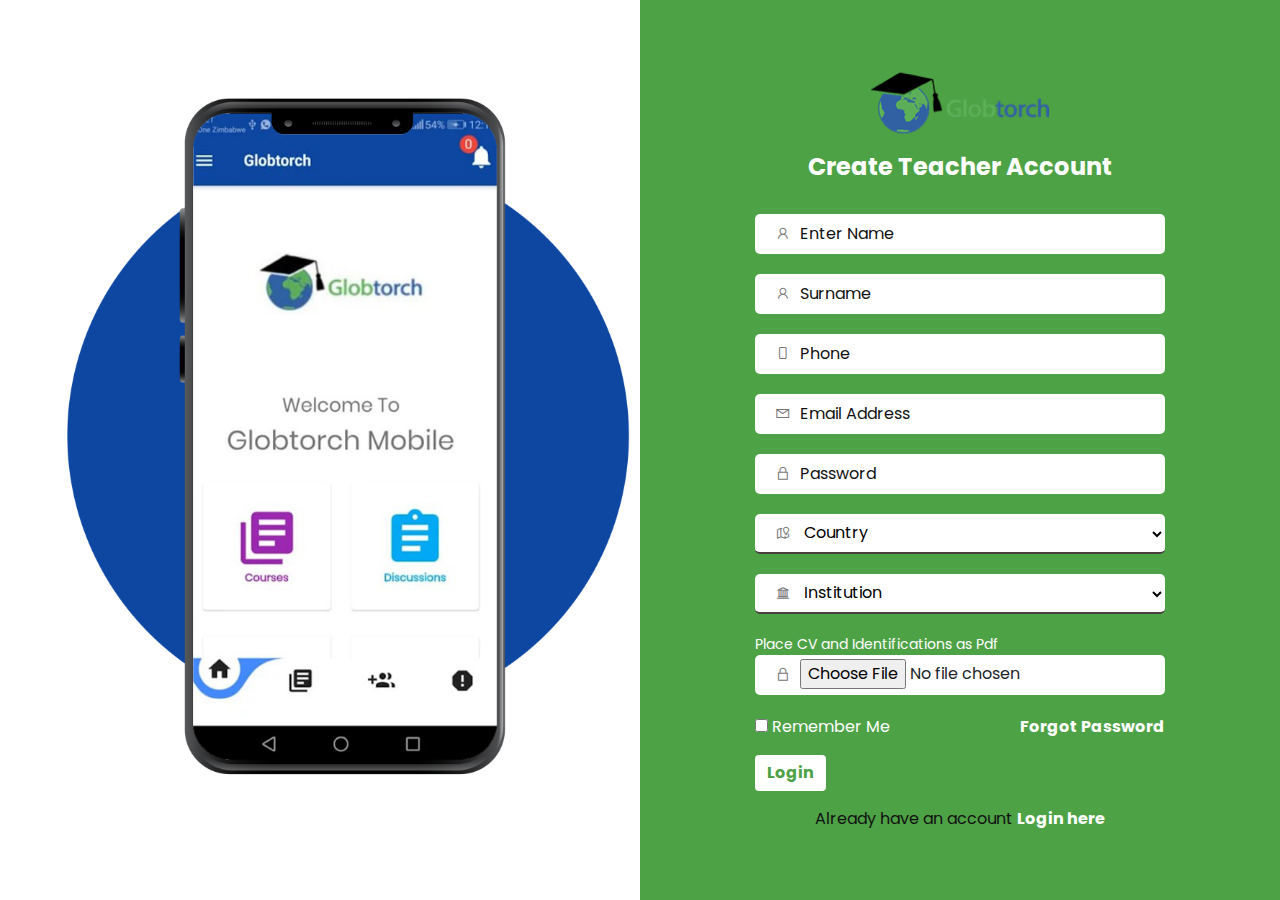
==== commit 6d8f830f: "new" ====
--- a/accounts/teacher.html
+++ b/accounts/teacher.html
@@ -70,6 +70,15 @@
                                     <option value=""></option>
                                 </select>     
                         </div>
+
+                       <small class="text-white d-flex justify-content-start">
+                           Place CV and Identifications as Pdf
+                       </small>
+                       <div class="form-input">
+                        <span><i class="las la-lock"></i></span>
+                        <input type="file" placeholder="Password" class="pt-1" required>
+                    </div>
+                        
                         <div class="row mb-3">
                             <div class="col-6 d-flex">
                                 <div class="custom-control custom-checkbox">
--- a/css/acc.css
+++ b/css/acc.css
@@ -65,8 +65,9 @@
     padding-left: 45px;
 }
 
+
 .form-box .form-input select > option{
-    color: red;
+    color: #111;
 }
 
 .form-box .form-input span{
@@ -82,6 +83,7 @@
 
 .form-box .form-input input::placeholder{
     padding-left: 0px;
+    color: #111;
 }
 .form-box .form-input input:focus,
 .form-box .form-input input:valid,
